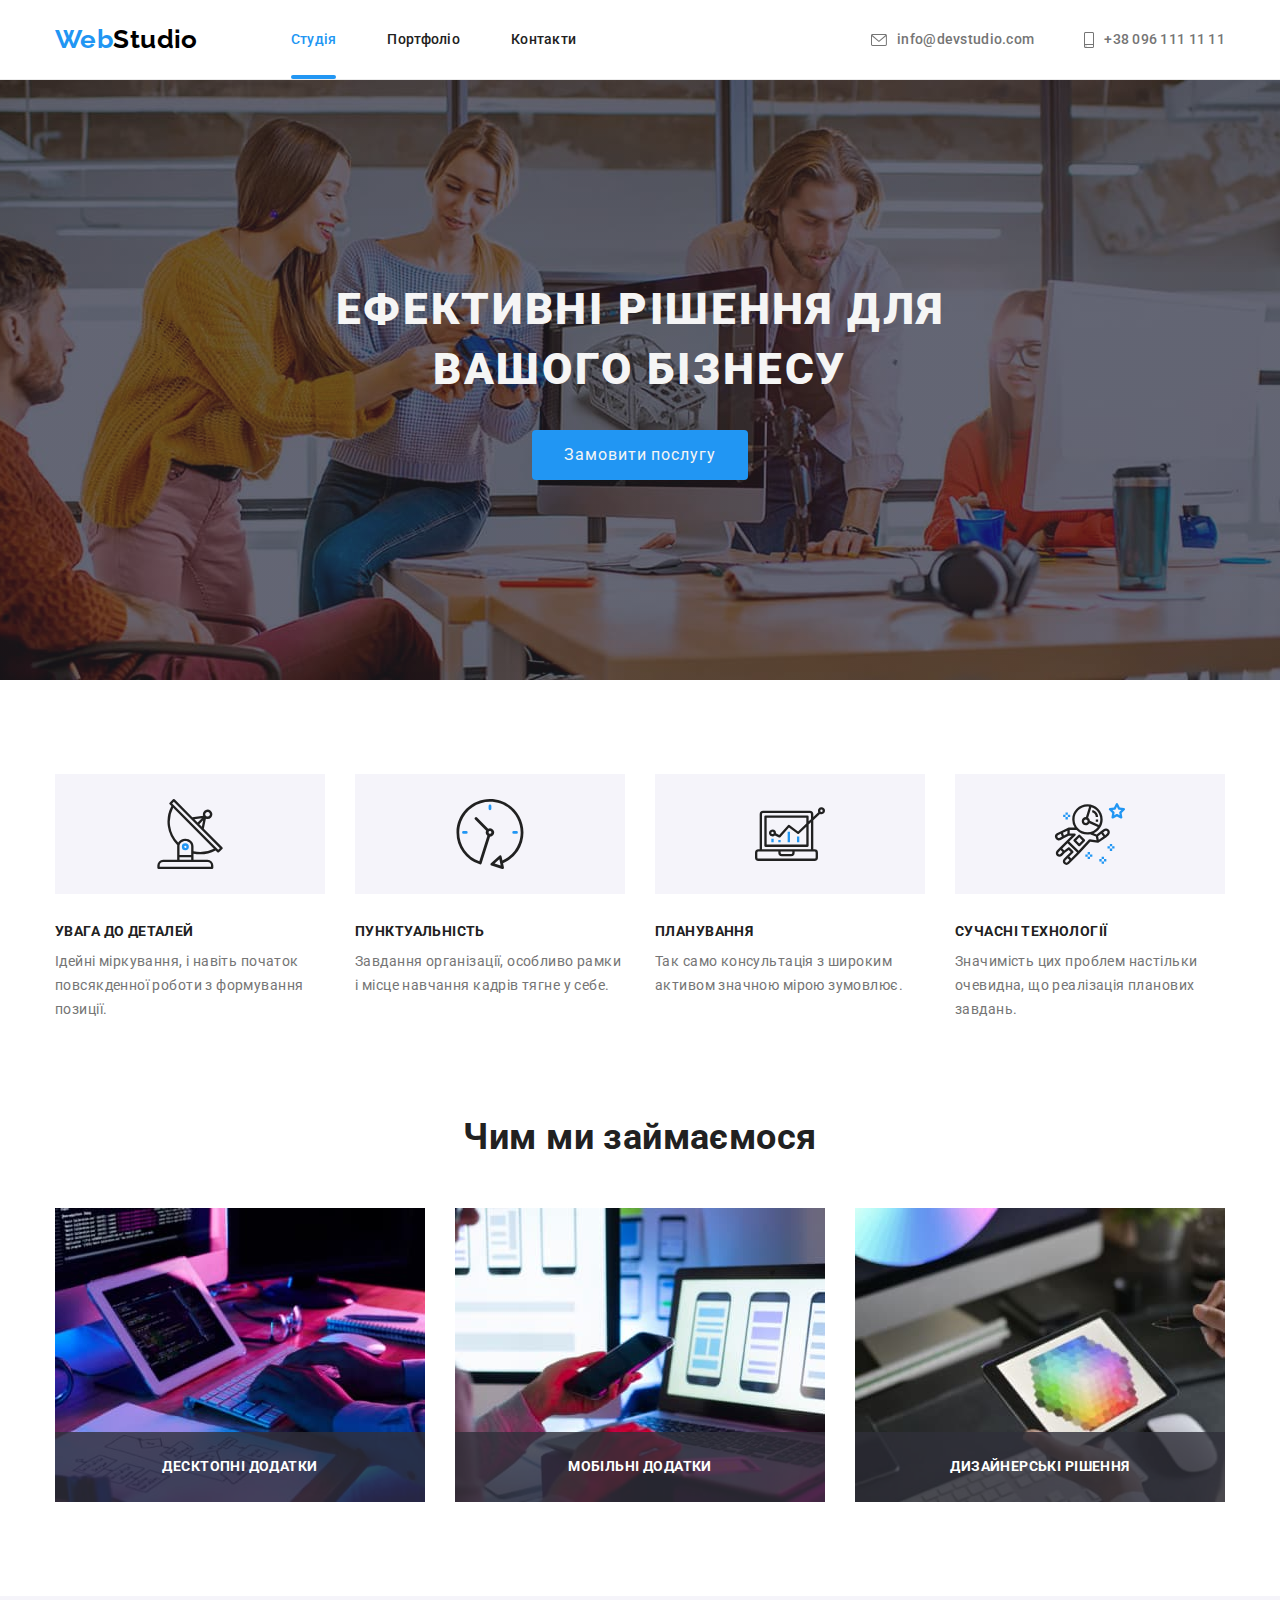
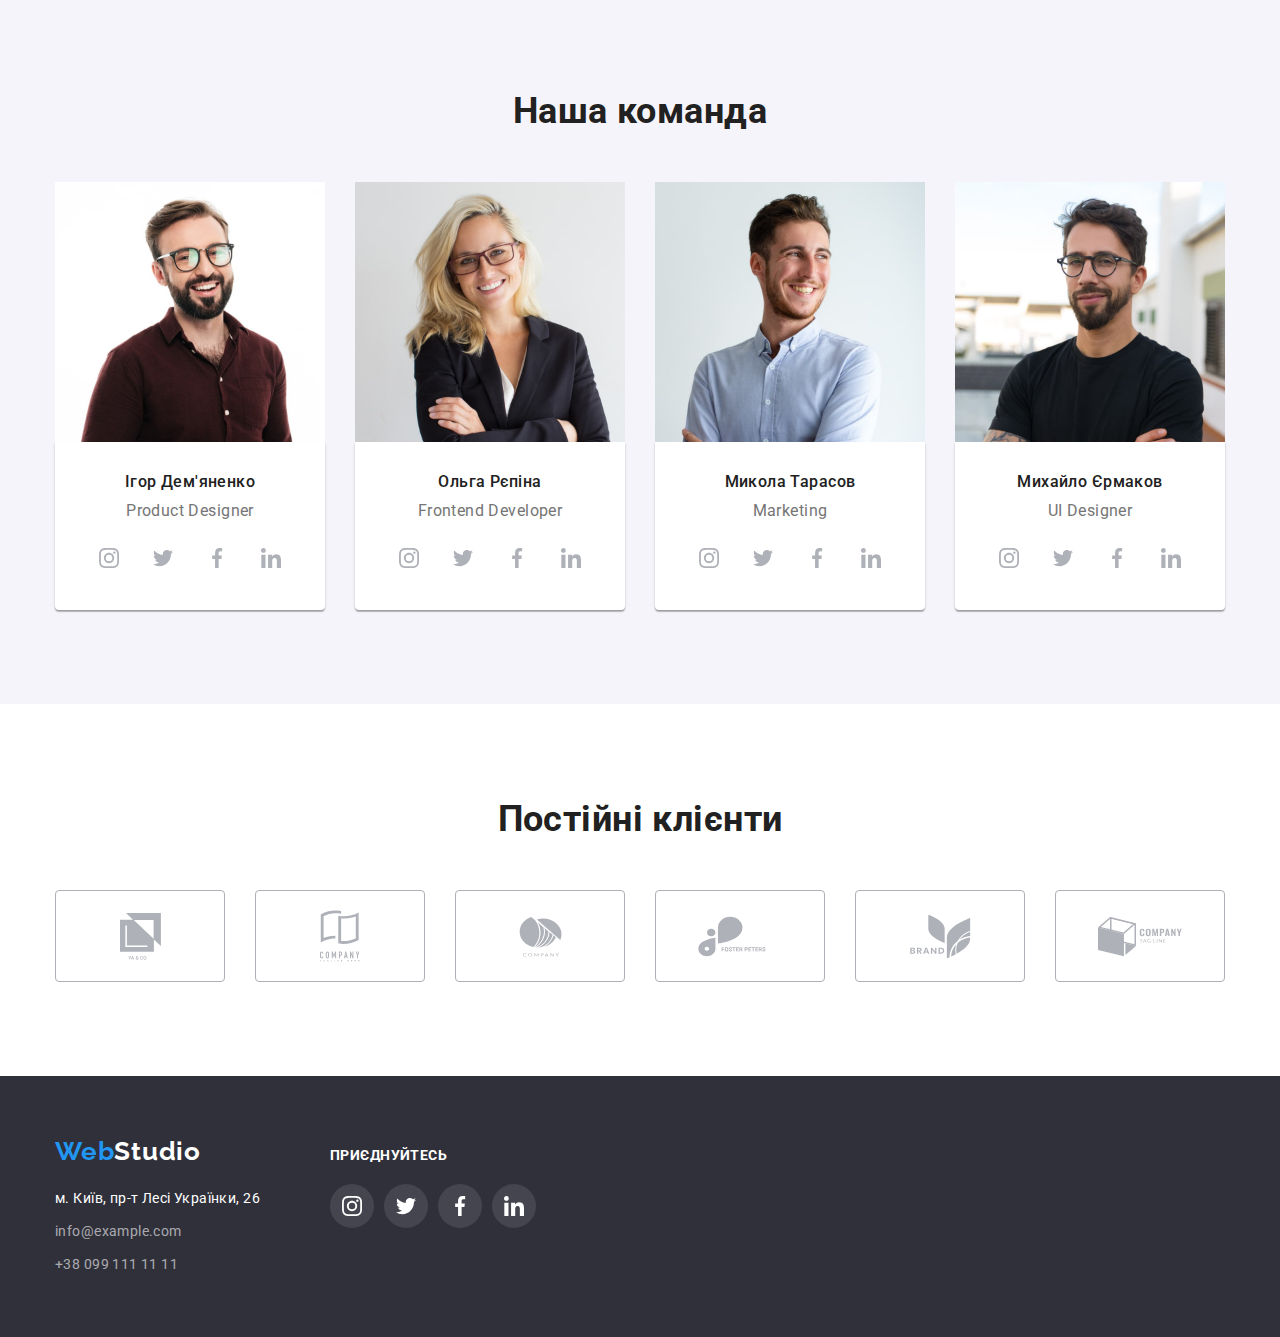
==== index.html @ 5df0c1cd "Initial commit" ====
<!DOCTYPE html>
<html lang="uk">
  <head>
    <meta charset="UTF-8" />
    <meta http-equiv="X-UA-Compatible" content="IE=edge" />
    <meta name="viewport" content="width=device-width, initial-scale=1.0" />
    <title>Document</title>
    <!--шрифти-->
    <link rel="preconnect" href="https://fonts.googleapis.com" />
    <link rel="preconnect" href="https://fonts.gstatic.com" crossorigin />
    <link
      href="https://fonts.googleapis.com/css2?family=Raleway:wght@700&family=Roboto:wght@400;500;700;900&display=swap"
      rel="stylesheet"
    />
    <link
      rel="stylesheet"
      href="https://cdn.jsdelivr.net/npm/modern-normalize@1.1.0/modern-normalize.min.css"
    />
    <link rel="stylesheet" href="./css/styles.css" />
  </head>
  <body>
    <!-- Хедер -->
    <header class="main-header">
      <div class="container header-container">
        <nav class="header-nav">
          <div class="logo-container">
            <a href="./index.html" class="logo">Web</a
            ><span class="accent">Studio</span>
          </div>

          <ul class="header-nav-list">
            <li class="nav-item">
              <a href="" class="link current">Студія</a>
            </li>
            <li class="nav-item">
              <a href="./portfolio.html" class="link">Портфоліо</a>
            </li>
            <li class="nav-item"><a href="" class="link">Контакти</a></li>
          </ul>
        </nav>
        <ul class="menu-list">
          <li class="menu-item">
            <a href="malito:info@devstudio.com" class="header-contacts">
              <svg
                aria-label="іконка імейла"
                width="16px"
                height="12px"
                class="header-icon"
              >
                <use href="./images/icons.svg#icon-email"></use>
              </svg>
              info@devstudio.com
            </a>
          </li>

          <li class="menu-item">
            <a href="tel:+380961111111" class="header-contacts">
              <svg
                aria-label="іконка телефону"
                width="10px"
                height="16px"
                class="header-icon"
              >
                <use href="./images/icons.svg#icon-smartphone"></use>
              </svg>
              +38 096 111 11 11</a
            >
          </li>
        </ul>
      </div>
    </header>

    <main>
      <!-- секція герой -->

      <section class="hero section">
        <div class="container">
          <h1 class="title">Ефективні рішення для вашого бізнесу</h1>
          <button class="hero-bth" type="button" data-modal-open>
            Замовити послугу
          </button>
        </div>
      </section>

      <!-- секція о нас -->

      <section class="about-section section">
        <div class="container about-container">
          <h2 class="work-title visually-hidden">Наші особливості</h2>
          <ul class="about-list">
            <li class="about-item">
              <div class="icon-container">
                <svg
                  aria-label="іконка деталізації"
                  width="70px"
                  height="70px"
                  class="icon-antenna"
                >
                  <use href="./images/icons.svg#icon-antenna"></use>
                </svg>
              </div>
              <h3 class="about-title">УВАГА ДО ДЕТАЛЕЙ</h3>
              <p class="about-text">
                Ідейні міркування, і навіть початок повсякденної роботи з
                формування позиції.
              </p>
            </li>

            <li class="about-item">
              <div class="icon-container">
                <svg
                  aria-label="іконка пунктуальності"
                  width="70px"
                  height="70px"
                  class="icon-antenna"
                >
                  <use href="./images/icons.svg#icon-clock"></use>
                </svg>
              </div>
              <h3 class="about-title">ПУНКТУАЛЬНІСТЬ</h3>
              <p class="about-text">
                Завдання організації, особливо рамки і місце навчання кадрів
                тягне у себе.
              </p>
            </li>
            <li class="about-item">
              <div class="icon-container">
                <svg
                  aria-label="іконка планування"
                  width="70px"
                  height="70px"
                  class="icon-antenna"
                >
                  <use href="./images/icons.svg#icon-diagram"></use>
                </svg>
              </div>
              <h3 class="about-title">ПЛАНУВАННЯ</h3>
              <p class="about-text">
                Так само консультація з широким активом значною мірою зумовлює.
              </p>
            </li>
            <li class="about-item">
              <div class="icon-container">
                <svg
                  aria-label="іконка технологій"
                  width="70px"
                  height="70px"
                  class="icon-antenna"
                >
                  <use href="./images/icons.svg#icon-astronaut"></use>
                </svg>
              </div>
              <h3 class="about-title">СУЧАСНІ ТЕХНОЛОГІЇ</h3>
              <p class="about-text">
                Значимість цих проблем настільки очевидна, що реалізація
                планових завдань.
              </p>
            </li>
          </ul>
        </div>
      </section>

      <!-- секція чим ми займаємося -->

      <section class="section section-description">
        <div class="container">
          <h2 class="section-title">Чим ми займаємося</h2>
          <ul class="work-list">
            <li class="section-item">
              <div class="position">
                <img
                  src="./images/box.jpg"
                  alt="веб технології"
                  width="370"
                  loading="lazy"
                />
                <div class="img-text">
                  <p class="explore-text">Десктопні додатки</p>
                </div>
              </div>
            </li>
            <li class="section-item">
              <div class="position">
                <img
                  src="./images/box2.jpg"
                  alt="адаптація для мобільних пристроїв"
                  width="370"
                  loading="lazy"
                />
                <div class="img-text">
                  <p class="explore-text">Мобільні додатки</p>
                </div>
              </div>
            </li>
            <li class="section-item">
              <div class="position">
                <img
                  src="./images/box3.jpg"
                  alt="спільне середовище пк та мобільних пристороїв"
                  width="370"
                  loading="lazy"
                />
                <div class="img-text">
                  <p class="explore-text">Дизайнерські рішення</p>
                </div>
              </div>
            </li>
          </ul>
        </div>
      </section>

      <!-- секція наша команда -->

      <section class="section-team section">
        <div class="container">
          <h2 class="team-title">Наша команда</h2>
          <ul class="team-list">
            <li class="team-item">
              <img
                src="./images/demina.jpg"
                alt="ігор демьяненко дизайнер"
                width="270"
                loading="lazy"
              />
              <div class="team-container">
                <h3 class="person-title">Ігор Дем'яненко</h3>
                <p class="position-text">Product Designer</p>
                <ul class="list">
                  <li class="item">
                    <a href="#" class="team-link">
                      <svg
                        aria-label="іконка інстаграму"
                        width="20px"
                        height="20px"
                        class="team-ikon"
                      >
                        <use href="./images/icons.svg#icon-instagram"></use>
                      </svg>
                    </a>
                  </li>
                  <li class="item">
                    <a href="" class="team-link"
                      ><svg
                        aria-label="іконка твітеру"
                        width="20px"
                        height="20px"
                        class="team-ikon"
                      >
                        <use href="./images/icons.svg#icon-twitter"></use>
                      </svg>
                    </a>
                  </li>
                  <li class="item">
                    <a href="" class="team-link">
                      <svg
                        aria-label="іконка фейсбуку"
                        width="20px"
                        height="20px"
                        class="team-ikon"
                      >
                        <use href="./images/icons.svg#icon-facebook"></use>
                      </svg>
                    </a>
                  </li>
                  <li class="item">
                    <a href="" class="team-link">
                      <svg
                        aria-label="іконка лінкєдіну"
                        width="20px"
                        height="20px"
                        class="team-ikon"
                      >
                        <use href="./images/icons.svg#icon-linkedin"></use>
                      </svg>
                    </a>
                  </li>
                </ul>
              </div>
            </li>

            <li class="team-item">
              <img
                src="./images/img1.jpg"
                alt="ольга рєпіна розробник"
                width="270"
                loading="lazy"
              />
              <div class="team-container">
                <h3 class="person-title">Ольга Рєпіна</h3>
                <p class="position-text">Frontend Developer</p>
                <ul class="list">
                  <li class="item">
                    <a href="#" class="team-link">
                      <svg
                        aria-label="іконка інстаграму"
                        width="20px"
                        height="20px"
                        class="team-ikon"
                      >
                        <use href="./images/icons.svg#icon-instagram"></use>
                      </svg>
                    </a>
                  </li>
                  <li class="item">
                    <a href="" class="team-link"
                      ><svg
                        aria-label="іконка твітеру"
                        width="20px"
                        height="20px"
                        class="team-ikon"
                      >
                        <use href="./images/icons.svg#icon-twitter"></use>
                      </svg>
                    </a>
                  </li>
                  <li class="item">
                    <a href="" class="team-link">
                      <svg
                        aria-label="іконка фейсбуку"
                        width="20px"
                        height="20px"
                        class="team-ikon"
                      >
                        <use href="./images/icons.svg#icon-facebook"></use>
                      </svg>
                    </a>
                  </li>
                  <li class="item">
                    <a href="" class="team-link">
                      <svg
                        aria-label="іконка лінкєдіну"
                        width="20px"
                        height="20px"
                        class="team-ikon"
                      >
                        <use href="./images/icons.svg#icon-linkedin"></use>
                      </svg>
                    </a>
                  </li>
                </ul>
              </div>
            </li>

            <li class="team-item">
              <img
                src="./images/tarasov.jpg"
                alt="микола тарасов маркетолог"
                width="270"
                loading="lazy"
              />
              <div class="team-container">
                <h3 class="person-title">Микола Тарасов</h3>
                <p class="position-text">Marketing</p>
                <ul class="list">
                  <li class="item">
                    <a href="#" class="team-link">
                      <svg
                        aria-label="іконка інстаграму"
                        width="20px"
                        height="20px"
                        class="team-ikon"
                      >
                        <use href="./images/icons.svg#icon-instagram"></use>
                      </svg>
                    </a>
                  </li>
                  <li class="item">
                    <a href="" class="team-link"
                      ><svg
                        aria-label="іконка твітеру"
                        width="20px"
                        height="20px"
                        class="team-ikon"
                      >
                        <use href="./images/icons.svg#icon-twitter"></use>
                      </svg>
                    </a>
                  </li>
                  <li class="item">
                    <a href="" class="team-link">
                      <svg
                        aria-label="іконка фейсбуку"
                        width="20px"
                        height="20px"
                        class="team-ikon"
                      >
                        <use href="./images/icons.svg#icon-facebook"></use>
                      </svg>
                    </a>
                  </li>
                  <li class="item">
                    <a href="" class="team-link">
                      <svg
                        aria-label="іконка лінкєдіну"
                        width="20px"
                        height="20px"
                        class="team-ikon"
                      >
                        <use href="./images/icons.svg#icon-linkedin"></use>
                      </svg>
                    </a>
                  </li>
                </ul>
              </div>
            </li>

            <li class="team-item">
              <img
                src="./images/ermakov.jpg"
                alt="Михайло Єрмаков веб дизайнер"
                width="270"
                loading="lazy"
              />
              <div class="team-container">
                <h3 class="person-title">Михайло Єрмаков</h3>
                <p class="position-text">UI Designer</p>
                <ul class="list">
                  <li class="item">
                    <a href="#" class="team-link">
                      <svg
                        aria-label="іконка інстаграму"
                        width="20px"
                        height="20px"
                        class="team-ikon"
                      >
                        <use href="./images/icons.svg#icon-instagram"></use>
                      </svg>
                    </a>
                  </li>
                  <li class="item">
                    <a href="" class="team-link"
                      ><svg
                        aria-label="іконка твітеру"
                        width="20px"
                        height="20px"
                        class="team-ikon"
                      >
                        <use href="./images/icons.svg#icon-twitter"></use>
                      </svg>
                    </a>
                  </li>
                  <li class="item">
                    <a href="" class="team-link">
                      <svg
                        aria-label="іконка фейсбуку"
                        width="20px"
                        height="20px"
                        class="team-ikon"
                      >
                        <use href="./images/icons.svg#icon-facebook"></use>
                      </svg>
                    </a>
                  </li>
                  <li class="item">
                    <a href="" class="team-link">
                      <svg
                        aria-label="іконка лінкєдіну"
                        width="20px"
                        height="20px"
                        class="team-ikon"
                      >
                        <use href="./images/icons.svg#icon-linkedin"></use>
                      </svg>
                    </a>
                  </li>
                </ul>
              </div>
            </li>
          </ul>
        </div>
      </section>

      <!-- секція постійні клієнти -->

      <section class="section">
        <div class="container">
          <h2 class="team-title">Постійні клієнти</h2>
          <ul class="client-list">
            <li class="client-item">
              <a href="#" class="client-link">
                <svg
                  aria-label="іконка компанії"
                  width="41px"
                  height="47px"
                  class="client-icon"
                >
                  <use href="./images/icons.svg#icon-yaco"></use>
                </svg>
              </a>
            </li>
            <li class="client-item">
              <a href="#" class="client-link">
                <svg
                  aria-label="іконка компанії"
                  width="40px"
                  height="52px"
                  class="client-icon"
                >
                  <use href="./images/icons.svg#icon-taglinehere"></use>
                </svg>
              </a>
            </li>
            <li class="client-item">
              <a href="#" class="client-link">
                <svg
                  aria-label="іконка компанії"
                  width="43px"
                  height="41px"
                  class="client-icon"
                >
                  <use href="./images/icons.svg#icon-company"></use>
                </svg>
              </a>
            </li>
            <li class="client-item">
              <a href="#" class="client-link">
                <svg
                  aria-label="іконка компанії"
                  width="84px"
                  height="41px"
                  class="client-icon"
                >
                  <use href="./images/icons.svg#icon-peters"></use>
                </svg>
              </a>
            </li>
            <li class="client-item">
              <a href="#" class="client-link">
                <svg
                  aria-label="іконка компанії"
                  width="63px"
                  height="45px"
                  class="client-icon"
                >
                  <use href="./images/icons.svg#icon-brand"></use>
                </svg>
              </a>
            </li>
            <li class="client-item">
              <a href="#" class="client-link">
                <svg
                  aria-label="іконка компанії"
                  width="84px"
                  height="41px"
                  class="client-icon"
                >
                  <use href="./images/icons.svg#icon-tagline"></use>
                </svg>
              </a>
            </li>
          </ul>
        </div>
      </section>
    </main>

    <!-- футер -->

    <footer class="footer">
      <div class="container container-link">
        <div class="container-footer">
          <a href="./index.html" class="footer-logo">Web</a
          ><span class="footer-accent">Studio</span>
          <address class="footer-adress">
            <ul class="footer-list">
              <li class="location-item">
                <a href="" class="footer-location"
                  >м. Київ, пр-т Лесі Українки, 26</a
                >
              </li>
              <li class="contacts-item">
                <a href="malito:info@example.com" class="footer-contacts"
                  >info@example.com</a
                >
              </li>
              <li>
                <a href="tel:+380991111111" class="footer-contacts"
                  >+38 099 111 11 11</a
                >
              </li>
            </ul>
          </address>
        </div>

        <div class="container-sites">
          <p class="footer-text">приєднуйтесь</p>
          <ul class="footer-list-ikon">
            <li>
              <a href="" class="footer-link">
                <svg
                  aria-label="іконка інстаграму"
                  width="20px"
                  height="20px"
                  class="footer-icon"
                >
                  <use href="./images/icons.svg#icon-instagram"></use>
                </svg>
              </a>
            </li>
            <li>
              <a href="" class="footer-link current-link">
                <svg
                  aria-label="іконка твитера"
                  width="20px"
                  height="20px"
                  class="footer-icon"
                >
                  <use href="./images/icons.svg#icon-twitter"></use>
                </svg>
              </a>
            </li>
            <li>
              <a href="" class="footer-link">
                <svg
                  aria-label="іконки фейсбуку"
                  width="20px"
                  height="20px"
                  class="footer-icon"
                >
                  <use href="./images/icons.svg#icon-facebook"></use>
                </svg>
              </a>
            </li>
            <li>
              <a href="" class="footer-link">
                <svg
                  aria-label="іконка лінкедіна"
                  width="20px"
                  height="20px"
                  class="footer-icon"
                >
                  <use href="./images/icons.svg#icon-linkedin"></use>
                </svg>
              </a>
            </li>
          </ul>
        </div>
      </div>
    </footer>

    <!-- кнопка закрити -->

    <div class="backdrop is-hidden" data-modal>
      <div class="modal">
        <button type="button" class="modal-close" data-modal-close>
          <svg
            aria-label="іконка закрити"
            width="18px"
            height="18px"
            class="close-icon"
          >
            <use href="./images/icons.svg#icon-close"></use>
          </svg>
        </button>
      </div>
    </div>
    <script src="./js/modal.js"></script>
  </body>
</html>
---- css/styles.css ----
:root {
  --accent-color: #2196f3;
  --primary-text-color: #f5f5f5;
  --secondary-text-color: #212121;
  --secondary-color: #ffffff;
  --link-color: #757575;
  --text-color: #757575;
  --button-color: #188ce8;
  --hero-color: #2f303a;
  --team-color: #f5f4fa;
  --color-border: #eeeeee;
  --o-transition-dur-and-funk: 250ms cubic-bezier(0.4, 0, 0.2, 1);
}

body {
  font-family: "Roboto", sans-serif;
  font-size: 14px;
  background-color: var(--secondary-color);
  color: var(--secondary-text-color);
  letter-spacing: 0.03em;
}

/* reset */

html {
  box-sizing: border-box;
}

h1,
h2,
h3,
p {
  margin-top: 0;
  margin-bottom: 0;
}

ul,
ol {
  margin-top: 0;
  margin-bottom: 0;
  padding-left: 0;
  list-style: none;
}

img {
  display: block;
  max-width: 100%;
  height: auto;
}

.container {
  width: 1200px;
  margin-left: auto;
  margin-right: auto;
  padding-left: 15px;
  padding-right: 15px;
}

.section {
  padding-top: 94px;
  padding-bottom: 94px;
}

/* Site nav */

.main-header {
  border-bottom: 1px solid #ececec;
  padding: 24px 0;
}

.header-container {
  display: flex;
  align-items: center;
  justify-content: space-between;
}

.header-nav {
  display: flex;
  align-items: center;
}

.header-nav .link {
  padding-bottom: 32px;
  position: relative;
  color: var(--secondary-text-color);
  font-weight: 500;
  line-height: 1.14;
  letter-spacing: 0.02em;
  text-decoration: none;
  transition: color var(--o-transition-dur-and-funk);
}

.current::after {
  position: absolute;
  content: "";
  left: 0;
  bottom: 0;
  display: block;
  width: 100%;
  height: 4px;
  background-color: var(--accent-color);
  border-radius: 2px;
}

.logo-container {
  margin-right: 93px;
}

.logo {
  font-family: "Raleway";
  color: var(--accent-color);
  font-size: 26px;
  font-weight: 700;
  line-height: 1.2;
  text-decoration: none;
  transition: color var(--o-transition-dur-and-funk);
}

.accent {
  font-family: "Raleway";
  color: #000000;
  font-size: 26px;
  font-weight: 700;
  line-height: 1.2;
}

.header-nav .link:hover,
.header-nav .link:focus {
  color: var(--accent-color);
}

.header-nav .link.current {
  color: var(--accent-color);
}

.header-nav-list {
  display: flex;
  column-gap: 51px;
}

.nav-item {
  flex-basis: calc((100% - 100px) / 3);
}

.menu-list {
  display: flex;
  column-gap: 50px;
}

/* contacts */

.header-contacts {
  color: var(--link-color);
  font-weight: 500;
  line-height: 1.14;
  letter-spacing: 0.02em;
  text-decoration: none;
  display: flex;
  align-items: center;
  transition: color var(--o-transition-dur-and-funk);
}

.header-contacts:hover,
.header-contacts:focus {
  color: var(--accent-color);
}
.header-icon {
  fill: currentColor;
  margin-right: 10px;
}
/* Hero setcion*/

.hero {
  max-width: 1600px;
  height: 600px;
  margin-left: auto;
  margin-right: auto;
  background-color: #c4c4c4;
  background-image: linear-gradient(
      rgba(47, 48, 58, 0.4),
      rgba(47, 48, 58, 0.4)
    ),
    url("../images/backhero1.jpg");
  background-size: cover;
  background-position: center;
  text-align: center;
  padding-bottom: 200px;
  padding-top: 200px;
}

.title {
  font-weight: 900;
  font-size: 44px;
  line-height: 1.36;
  letter-spacing: 0.06em;
  text-transform: uppercase;
  color: var(--primary-text-color);
  margin-bottom: 30px;
  width: 696px;
  margin-right: auto;
  margin-left: auto;
}

.hero-bth {
  position: relative;
  color: var(--primary-text-color);
  background-color: var(--accent-color);
  font-family: inherit;
  font-size: 16px;
  cursor: pointer;
  letter-spacing: 0.06em;
  padding: 10px 32px;
  min-width: 216px;
  align-items: center;
  padding: 10px 32px;
  border: none;
  height: 50px;
  border-radius: 4px;
  transition: background-color var(--o-transition-dur-and-funk);
}

.hero-bth:hover,
.hero-bth:focus {
  background-color: var(--button-color);
}

/* about section */

.about-section {
  background-color: var(--secondary-color);
}

.about-list {
  display: flex;
  column-gap: 30px;
}

.about-item::before {
  flex-basis: calc((100% - 90px) / 4);
}

.icon-container {
  background-color: var(--team-color);
  width: 270px;
  height: 120px;
  margin-bottom: 30px;
  display: flex;
  align-items: center;
}

.icon-antenna {
  width: 100%;
}

.visually-hidden {
  position: absolute;
  white-space: nowrap;
  width: 1px;
  height: 1px;
  overflow: hidden;
  border: 0;
  padding: 0;
  clip: rect(0 0 0 0);
  clip-path: inset(50%);
  margin: -1px;
}

.about-title {
  font-size: 14px;
  line-height: 1.14;
  text-transform: uppercase;
  margin-bottom: 10px;
}

.container-icon {
  border-radius: 4px;
  background-color: #188ce8;
}

.about-text {
  line-height: 1.71;
  color: var(--text-color);
}

/* секція чим ми займаємося*/

.work-list {
  display: flex;
  column-gap: 30px;
}

.section-description {
  padding-top: 0;
}

.section-item: {
  flex-basis: calc((100% - 60px) / 3);
}

.section-title {
  font-size: 36px;
  line-height: 1.17;
  text-align: center;
  margin-bottom: 50px;
}

.position {
  position: relative;
}

.img-text {
  width: 100%;
  font-weight: 700;
  position: absolute;
  bottom: 0;
  left: 0;
  padding: 27px 0px;
  line-height: 1.14;
  text-align: center;
  text-transform: uppercase;
  color: var(--secondary-color);
  background: rgba(47, 48, 58, 0.8);
}

/* Team */

.section-team {
  background-color: var(--team-color);
}

.team-container {
  padding: 30px;
  box-shadow: 0px 1px 3px rgba(0, 0, 0, 0.12), 0px 1px 1px rgba(0, 0, 0, 0.14),
    0px 2px 1px rgba(0, 0, 0, 0.2);
  border-radius: 0px 0px 4px 4px;
}

.team-item {
  background-color: var(--secondary-color);
  flex-basis: calc((100% - 90px) / 4);
}

.team-list {
  display: flex;
  column-gap: 30px;
}

.team-title {
  font-size: 36px;
  line-height: 1.17;
  text-align: center;
  margin-bottom: 50px;
}

.person-title {
  font-weight: 500;
  font-size: 16px;
  line-height: 1.19;
  text-align: center;
  margin-bottom: 10px;
}

.position-text {
  font-size: 16px;
  line-height: 1.19;
  text-align: center;
  color: var(--text-color);
  margin-bottom: 16px;
}

.list {
  display: flex;
  justify-content: center;
  column-gap: 10px;
}

.team-link {
  display: flex;
  align-items: center;
  justify-content: center;
  width: 44px;
  height: 44px;
  border-radius: 50%;
  transition: background-color var(--o-transition-dur-and-funk),
    color var(--o-transition-dur-and-funk);
}
.team-link:hover,
.team-link:focus {
  background-color: var(--accent-color);
  color: var(--secondary-color);
}

.team-link:hover .team-ikon,
.team-link:focus .team-ikon {
  fill: var(--secondary-color);
}

.team-ikon {
  fill: #afb1b8;
  transition: fill var(--o-transition-dur-and-funk);
}

/* секція клієнти */

.client-list {
  display: flex;
  justify-content: center;
  column-gap: 30px;
}

.client-link {
  display: flex;
  justify-content: center;
  align-items: center;
  margin-bottom: 0;
  width: 100%;
  height: 100%;
  border: 1px solid #afb1b8;
  border-radius: 4px;
  transition: border-color var(--o-transition-dur-and-funk);
}

.client-item {
  
  width: 170px;
  height: 92px;
}

.client-icon {
  display: flex;
  fill: #afb1b8;
  transition: fill var(--o-transition-dur-and-funk);
}

.client-link:hover .client-icon,
.client-link:focus .client-icon {
  fill: var(--accent-color);
}

.client-link:hover,
.client-link:focus {
border-color: var(--accent-color);
}

/* футер */

.container-link {
  display: flex;
  align-items: baseline;
}

.container-footer {
  margin-right: 70px;
}

.container-sites {
  display: flex;
  flex-direction: column;
  align-items: flex-start;
}

.footer {
  background-color: var(--hero-color);
  padding-top: 60px;
  padding-bottom: 60px;
}

.footer-logo {
  font-family: "Raleway";
  font-weight: 700;
  font-size: 26px;
  line-height: 1.19;
  letter-spacing: 0.03em;
  color: var(--accent-color);
  text-decoration: none;
  transition: var(--o-transition-dur-and-funk);
}

.footer-accent {
  font-family: "Raleway";
  font-weight: 700;
  font-size: 26px;
  line-height: 1.19;
  letter-spacing: 0.03em;
  color: var(--secondary-color);
}

.footer-contacts:hover,
.footer-contacts:focus {
  color: var(--accent-color);
}
.footer-adress {
  font-style: normal;
  margin-top: 20px;
}

.footer-location {
  font-weight: 400;
  font-size: 14px;
  line-height: 1.71;
  letter-spacing: 0.03em;
  color: var(--secondary-color);
  text-decoration: none;
}

.footer-contacts {
  font-weight: 400;
  font-size: 14px;
  line-height: 1.71;
  letter-spacing: 0.03em;
  color: rgba(255, 255, 255, 0.6);
  text-decoration: none;
  transition: color var(--o-transition-dur-and-funk);
}

.location-item {
  margin-bottom: 9px;
}

.contacts-item {
  margin-bottom: 9px;
}

.footer-contacts:hover,
.footer-contacts:focus {
  color: var(--accent-color);
}

.sites-link {
  display: flex;
}

.footer-list-ikon {
  display: flex;
  justify-content: center;
  column-gap: 10px;
}

.footer-link {
  display: flex;
  justify-content: center;
  align-items: center;
  width: 44px;
  height: 44px;
  border-radius: 50%;
  background-color: rgba(255, 255, 255, 0.1);
  transition: background-color var(--o-transition-dur-and-funk),
    fill var(--o-transition-dur-and-funk);
}

.footer-link:hover,
.footer-link:focus {
  background-color: var(--accent-color);
  fill: var(--secondary-color);
}

.footer-icon {
  display: flex;
  fill: var(--secondary-color);
}

.footer-text {
  text-align: center;
  line-height: 1.14;
  text-transform: uppercase;
  color: var(--secondary-color);
  margin-bottom: 20px;
  font-weight: 700;
}

/* Портфоліо */

.filter-btn {
  padding: 6px 22px;
  font-family: inherit;
  background-color: #f5f4fa;
  font-weight: 500;
  font-size: 16px;
  line-height: 1.62;
  text-align: center;
  letter-spacing: 0.03em;
  cursor: pointer;
  border-radius: 4px;
  border: none;
  transition: background-color var(--o-transition-dur-and-funk),
    color var(--o-transition-dur-and-funk),
    box-shadow var(--o-transition-dur-and-funk);
}

.current-btn {
  background-color: var(--accent-color);
  color: var(--secondary-color);
}

.menu-filter {
  display: flex;
  column-gap: 8px;
  align-content: center;
  margin-bottom: 50px;
  justify-content: center;
}

.filter-btn:hover,
.filter-btn:focus {
  background-color: var(--accent-color);
  color: var(--secondary-color);
  box-shadow: 0px 1px 1px rgba(0, 0, 0, 0.12), 0px 4px 4px rgba(0, 0, 0, 0.06),
    1px 4px 6px rgba(0, 0, 0, 0.16);
}

.portfolio-link {
  display: block;
  text-decoration: none;
  color: var(--secondary-text-color);
  transition: box-shadow var(--o-transition-dur-and-funk);
}

.portfolio-link:hover,
.portfolio-link:focus {
  box-shadow: 0px 1px 1px rgba(0, 0, 0, 0.12), 0px 4px 4px rgba(0, 0, 0, 0.06),
    1px 4px 6px rgba(0, 0, 0, 0.16);
}

.portfolio-list {
  display: flex;
  flex-wrap: wrap;
  gap: 30px;
}

.portfolio-title {
  margin-bottom: 4px;
  font-size: 18px;
  line-height: 2;
  letter-spacing: 0.06em;
  text-decoration: none;
}

.portfolio-text {
  font-size: 16px;
  line-height: 1.88;
  color: var(--text-color);
}

.portfolio-content {
  border: 1px solid var(--color-border);
  padding: 20px 24px;
}

.overlay {
  font-weight: 400;
  font-size: 18px;
  line-height: 1.56;
  position: absolute;
  background: rgba(33, 150, 243, 0.9);
  left: 0;
  top: 0;
  color: var(--secondary-color);
  padding: 63px 24px;
  height: 100%;
  transform: translateY(100%);
  transition: var(--o-transition-dur-and-funk);
}

.wraper-img {
  position: relative;
  overflow: hidden;
}

.portfolio-link:hover .overlay,
.portfolio-link:focus .overlay {
  transform: translateY(0%);
}

/* кнопка закрити */

.modal-close {
  position: absolute;
  top: 8px;
  right: 8px;
  display: flex;
  justify-content: center;
  align-items: center;
  width: 30px;
  height: 30px;
  border-radius: 50%;
  background-color: transparent;
  border: 1px solid rgba(0, 0, 0, 0.1);
  padding: 0;
}
.backdrop {
  position: fixed;
  top: 0;
  left: 0;
  width: 100%;
  height: 100%;
  background-color: rgba(0, 0, 0, 0.2);
  z-index: 100;
  transition: opacity 250ms ease, visibility 250ms ease;
}

.backdrop.is-hidden {
  pointer-events: none;
  opacity: 0;
  visibility: hidden;
}

.modal {
  position: absolute;
  top: 50%;
  left: 50%;
  transform: translate(-50%, -50%);
  height: 528px;
  width: 581px;
  background-color: rgba(255, 255, 255, 1);
}
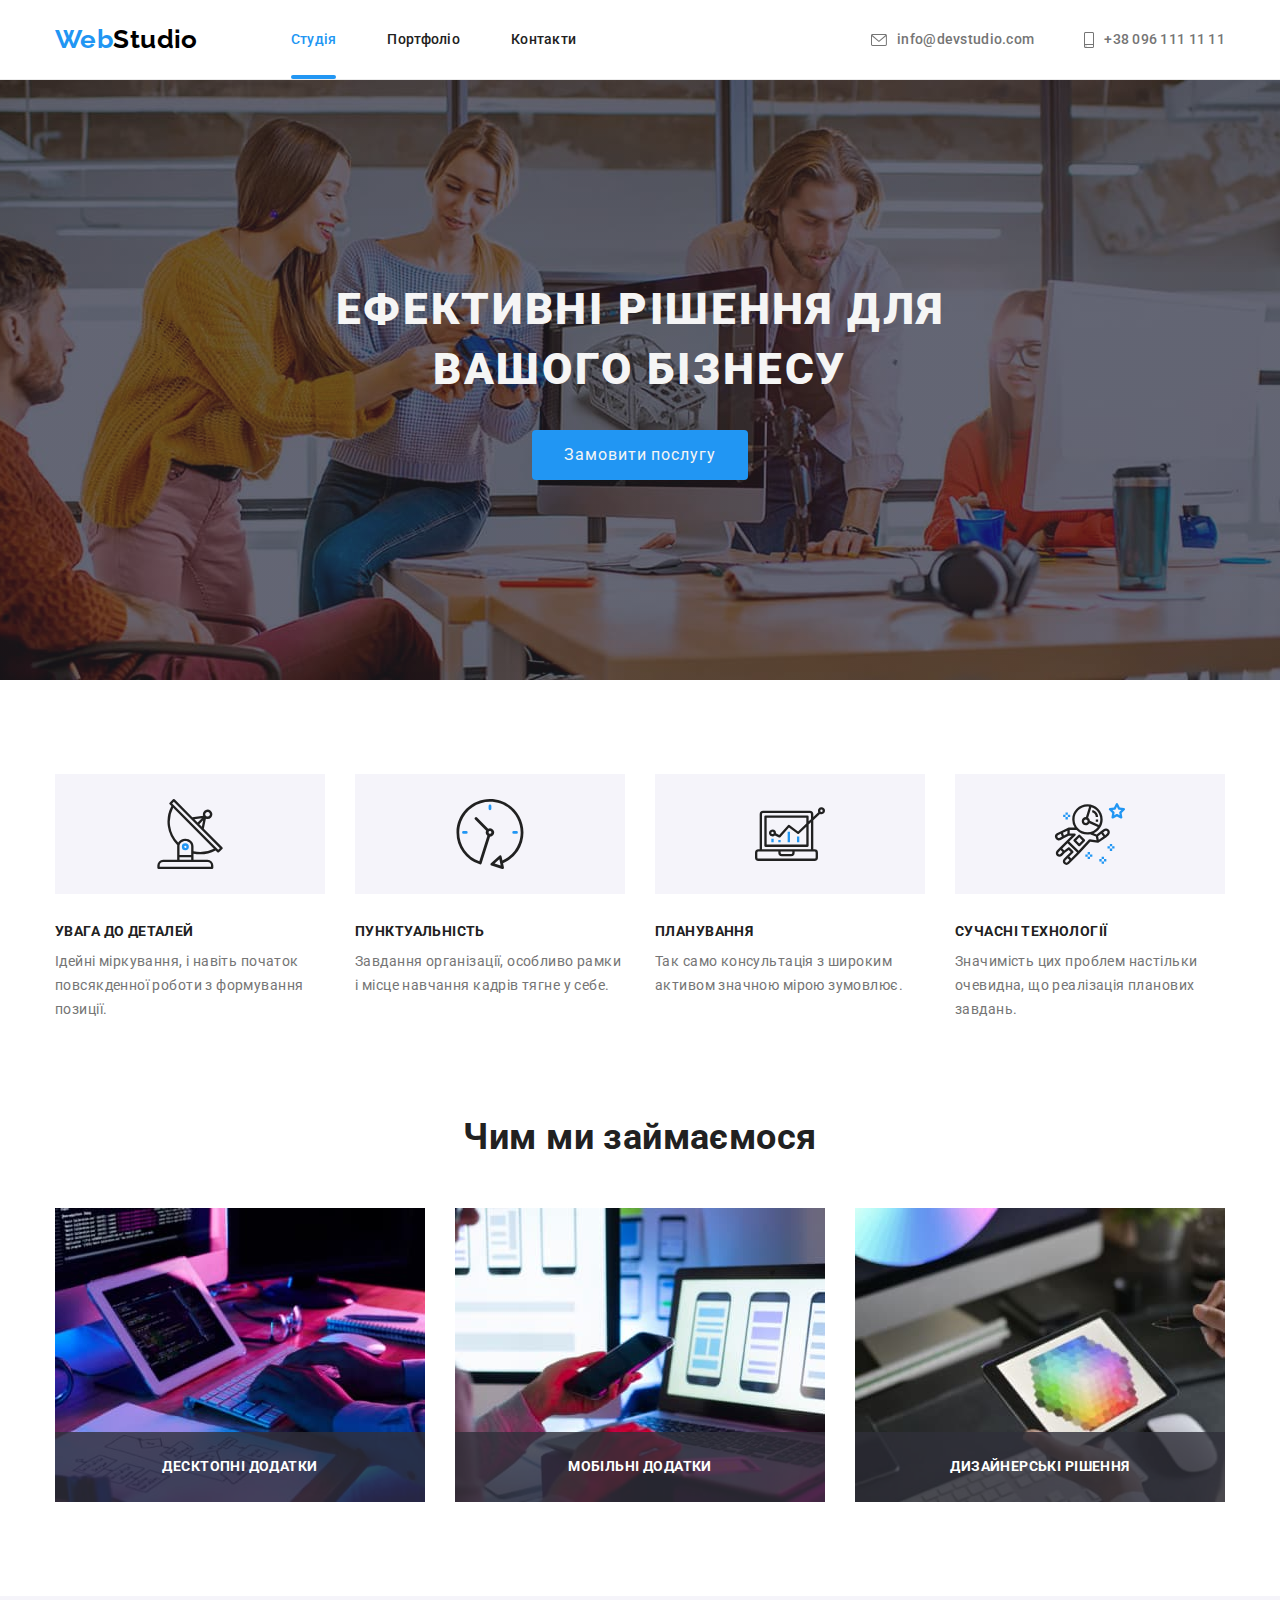
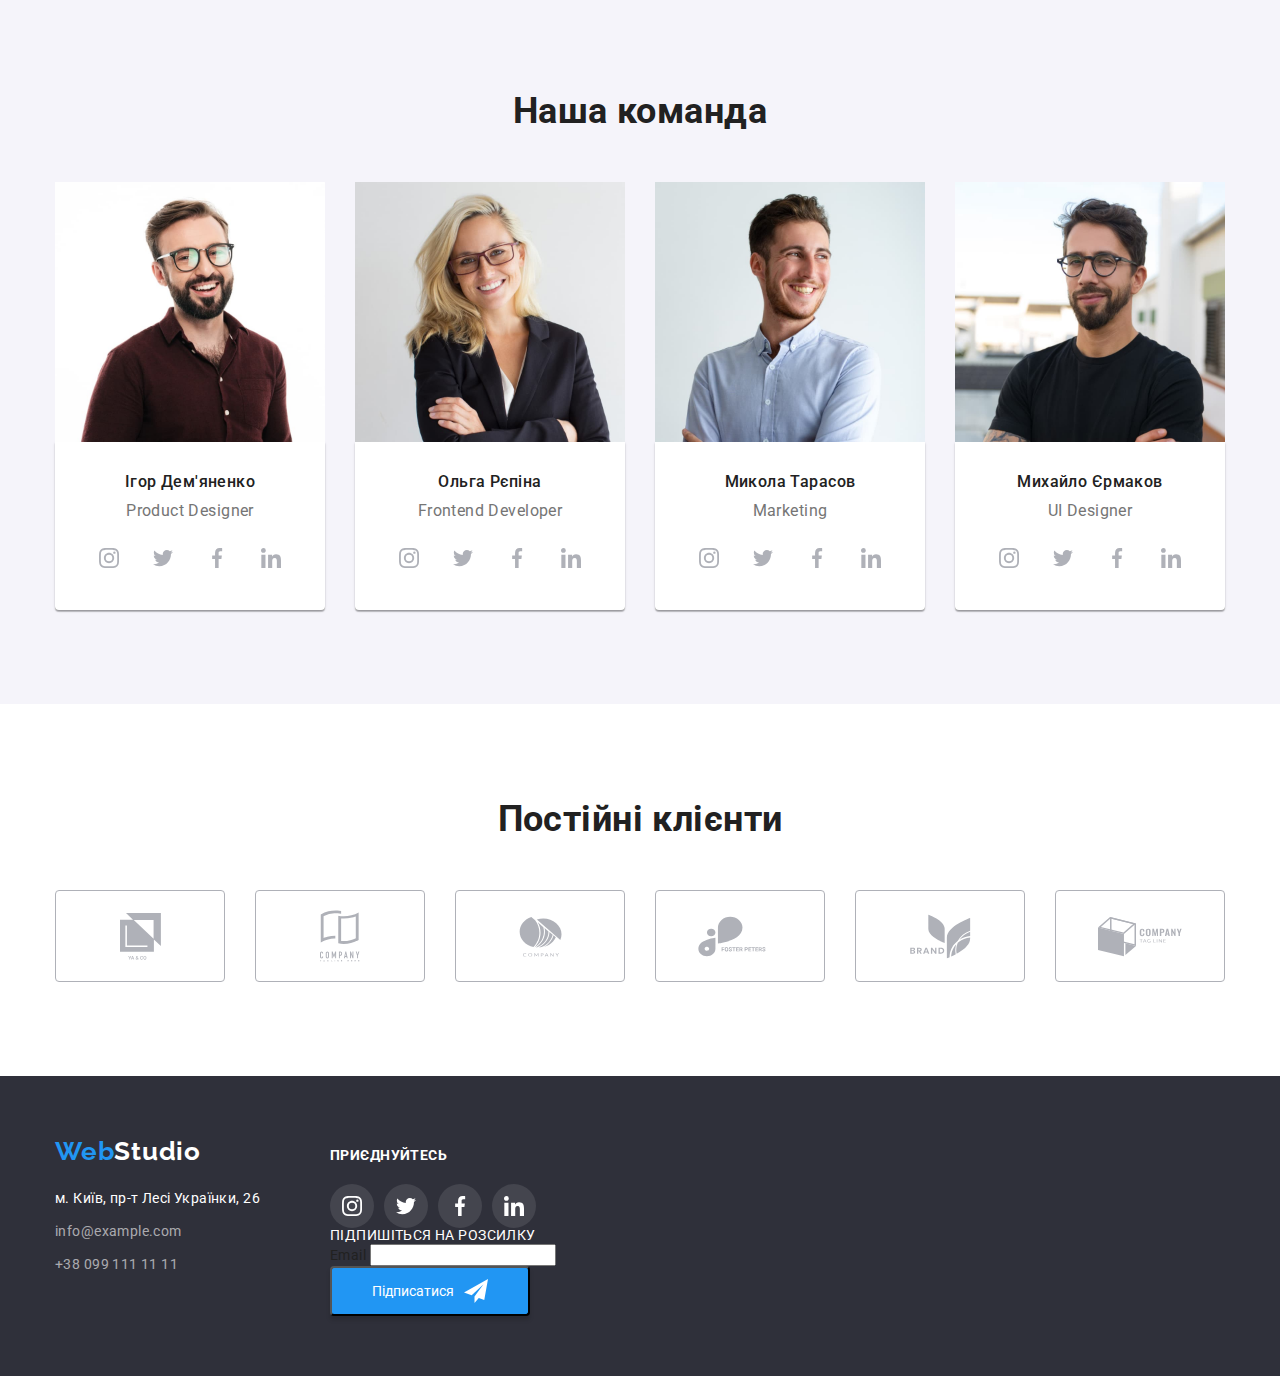
==== commit fba91046: "hw 6" ====
--- a/index.html
+++ b/index.html
@@ -633,6 +633,22 @@
               </a>
             </li>
           </ul>
+
+          <p class="text-send">Підпишіться на розсилку</p>
+          <form>
+            <label>
+              Email
+              <input type="email" name="email" />
+            </label>
+          </form>
+          <div class="container-send">
+            <button class="btn-email" type="submit">
+              Підписатися
+              <svg class="icon-close" width="24" height="24">
+                <use href="./images/icons.svg#icon-send"></use>
+              </svg>
+            </button>
+          </div>
         </div>
       </div>
     </footer>
--- a/css/styles.css
+++ b/css/styles.css
@@ -421,7 +421,6 @@
 }
 
 .client-item {
-  
   width: 170px;
   height: 92px;
 }
@@ -439,7 +438,7 @@
 
 .client-link:hover,
 .client-link:focus {
-border-color: var(--accent-color);
+  border-color: var(--accent-color);
 }
 
 /* футер */
@@ -566,6 +565,33 @@
   color: var(--secondary-color);
   margin-bottom: 20px;
   font-weight: 700;
+}
+
+.btn-email {
+  display: flex;
+  justify-content: center;
+  right: 0;
+  width: 200px;
+  height: 50px;
+  background-color: var(--accent-color);
+  box-shadow: 0px 4px 4px rgba(0, 0, 0, 0.15);
+  border-radius: 4px;
+  color: var(--secondary-color);
+  align-items: center;
+  cursor: pointer;
+  gap: 10px;
+}
+.icon-close {
+  padding: 0;
+}
+.text-send {
+  color: var(--secondary-color);
+  line-height: 1.14;
+  letter-spacing: 0.03em;
+  text-transform: uppercase;
+}
+.container-send {
+  display: flex;
 }
 
 /* Портфоліо */
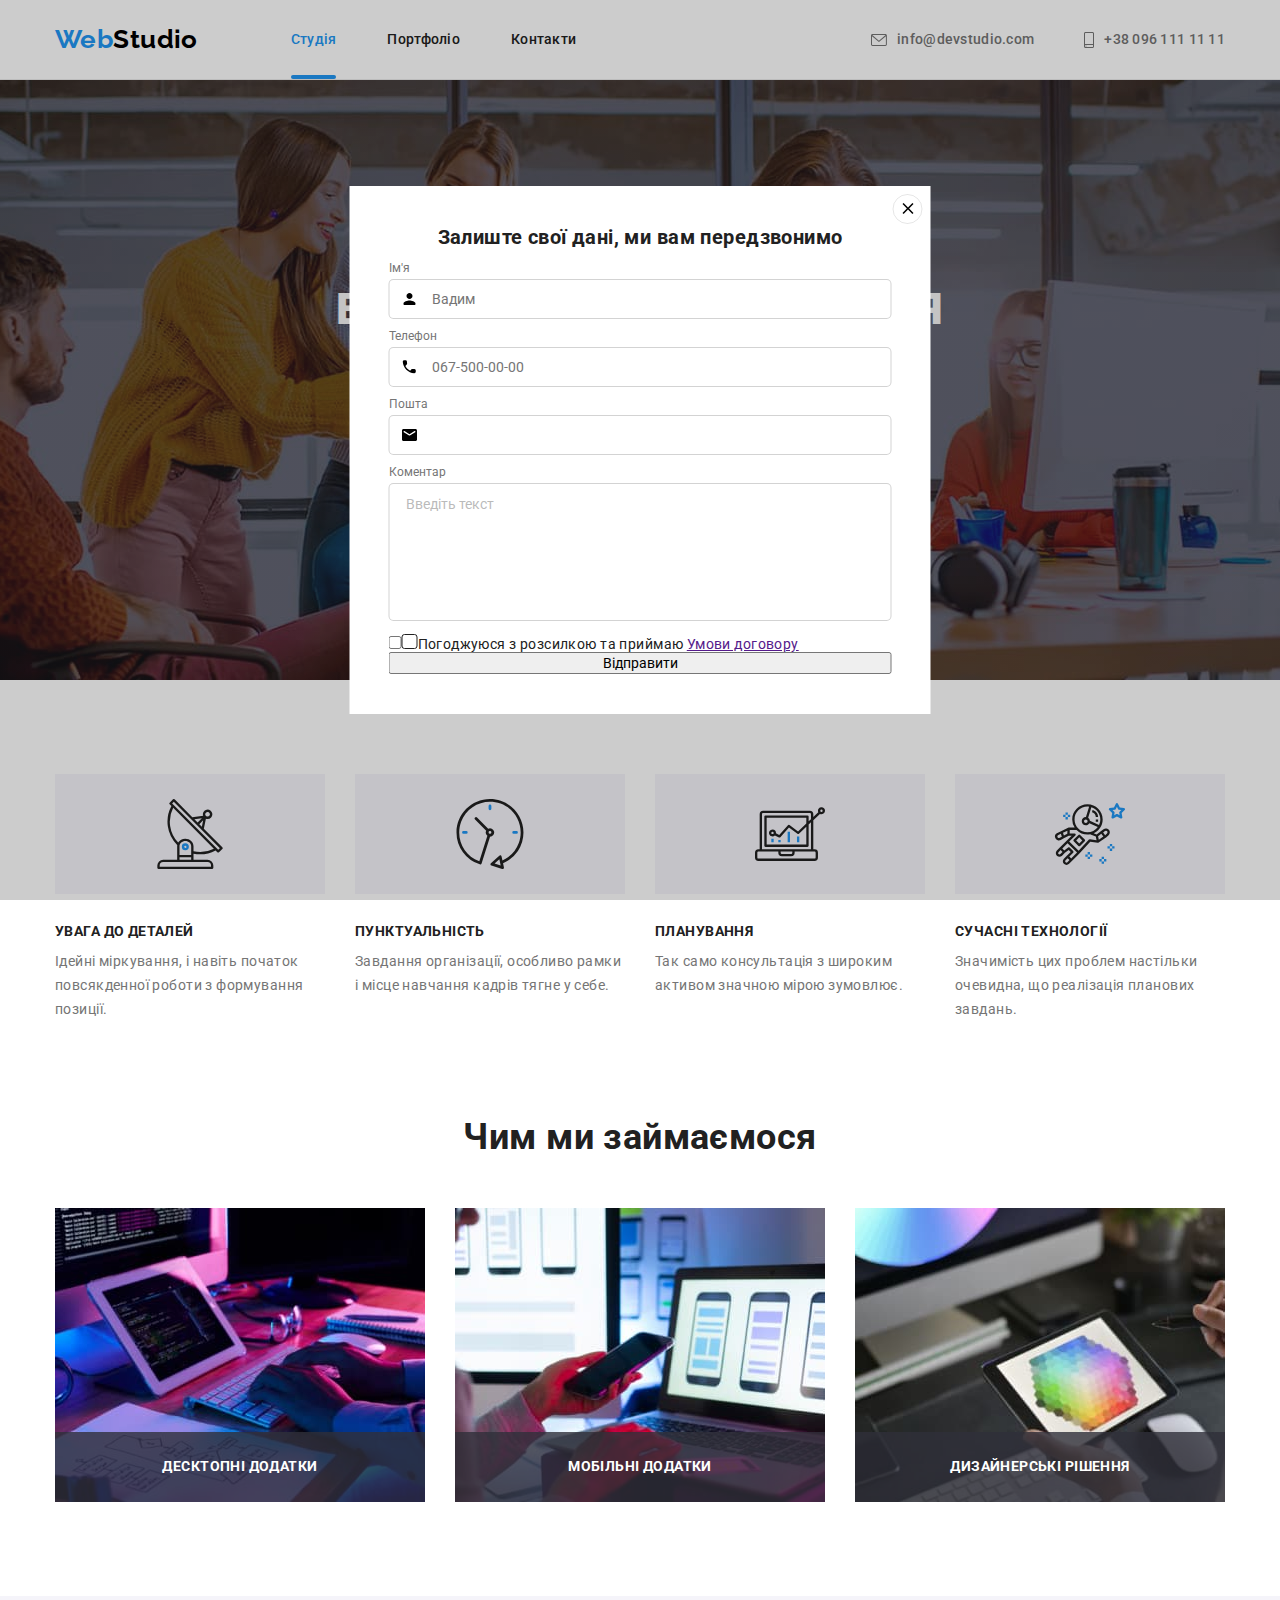
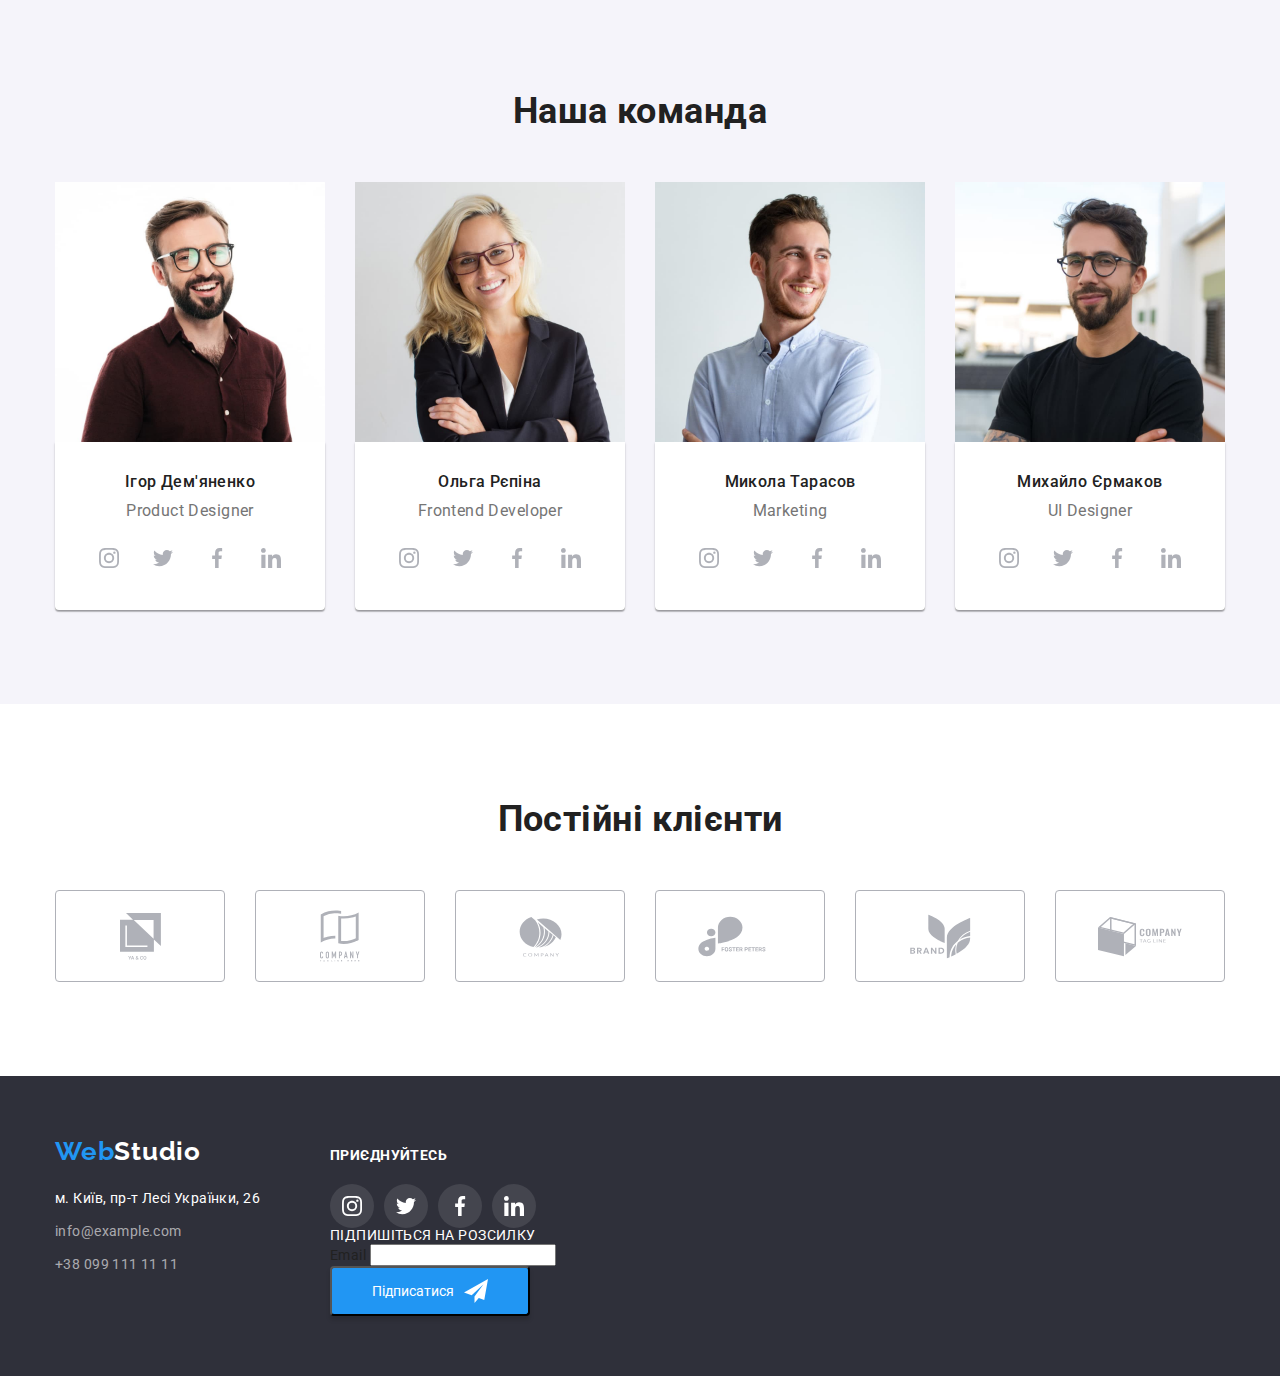
==== commit ab89903e: "hw 6" ====
--- a/index.html
+++ b/index.html
@@ -655,7 +655,7 @@
 
     <!-- кнопка закрити -->
 
-    <div class="backdrop is-hidden" data-modal>
+    <div class="backdrop" data-modal>
       <div class="modal">
         <button type="button" class="modal-close" data-modal-close>
           <svg
@@ -667,8 +667,81 @@
             <use href="./images/icons.svg#icon-close"></use>
           </svg>
         </button>
+        <p class="modal-form-title">Залиште свої дані, ми вам передзвонимо</p>
+        <form class="modal-form">
+          <label for="" class="modal-form-field">
+            <span class="modal-form-field-desc"> Ім'я</span>
+            <span class="modal-form-input-wrapper">
+              <input
+                type="text"
+                class="modal-form-input"
+                required
+                name="user-name"
+                placeholder="Вадим"
+              />
+              <svg class="modal-form-icon" width="18" height="18">
+                <use href="./images/icons.svg#icon-person-black"></use>
+              </svg>
+            </span>
+          </label>
+          <label for="" class="modal-form-field">
+            <span class="modal-form-field-desc"> Телефон</span>
+            <span class="modal-form-input-wrapper">
+              <input
+                type="tel"
+                class="modal-form-input"
+                required
+                pattern="[0-9]{3}-[0-9]{3}-[0-9]{2}-[0-9]{2}"
+                title="xxx-xxx-xx-xx"
+                name="user-phone"
+                placeholder="067-500-00-00"
+              />
+              <svg class="modal-form-icon" width="18" height="18">
+                <use href="./images/icons.svg#icon-phone-black"></use>
+              </svg>
+            </span>
+          </label>
+          <label for="" class="modal-form-field">
+            <span class="modal-form-field-desc"> Пошта</span>
+            <span class="modal-form-input-wrapper">
+              <input
+                <input
+                type="email"
+                class="modal-form-input"
+                name="user-email"
+              />
+              <svg class="modal-form-icon" width="18" height="18">
+                <use href="./images/icons.svg#icon-email-black"></use>
+              </svg>
+            </span>
+          </label>
+          <label for="" class="modal-form-field">
+            <span class="modal-form-field-desc"> Коментар</span>
+
+            <textarea
+              name="user-message"
+              class="modal-form-message"
+              placeholder="Введіть текст"
+            ></textarea>
+          </label>
+          <label class="madal-form-check-field">
+            <input
+              type="checkbox"
+              class="modal-form-check"
+              name="user-policy"
+              required
+            /><svg class="modal-form-own-checkbox" width="16" height="15">
+              <use
+                class="modal-form-own-checkbox-icon"
+                href="./images/icons.svg#icon-vector"
+              ></use></svg
+            >Погоджуюся з розсилкою та приймаю <a href="">Умови договору</a>
+          </label>
+          <button type="submit" class="modal-form-submit">Відправити</button>
+        </form>
       </div>
     </div>
+
     <script src="./js/modal.js"></script>
   </body>
 </html>
--- a/css/styles.css
+++ b/css/styles.css
@@ -730,6 +730,8 @@
   visibility: hidden;
 }
 
+/* Модальне вікно */
+
 .modal {
   position: absolute;
   top: 50%;
@@ -738,4 +740,92 @@
   height: 528px;
   width: 581px;
   background-color: rgba(255, 255, 255, 1);
-}
+  padding: 40px 39px;
+}
+
+/* Модальна форма */
+
+.modal-form-title {
+  font-weight: 700;
+  margin-bottom: 12px;
+  font-size: 20px;
+  line-height: 1.15;
+  text-align: center;
+  color: var(--secondary-text-color);
+}
+.modal-form {
+  display: flex;
+  flex-direction: column;
+}
+.modal-form-input {
+  width: 100%;
+  height: 40px;
+  border: 1px solid rgba(33, 33, 33, 0.2);
+  border-radius: 5px;
+  padding-left: 42px;
+  transition: border-color var(--o-transition-dur-and-funk);
+}
+.modal-form-field-desc {
+  font-size: 12px;
+  line-height: 1.17;
+  letter-spacing: 0.01em;
+  color: var(--link-color);
+  display: block;
+  margin-bottom: 4px;
+}
+.modal-form-field {
+  margin-bottom: 10px;
+}
+.modal-form-input-wrapper {
+  display: block;
+  position: relative;
+}
+.modal-form-icon {
+  position: absolute;
+  left: 12px;
+  top: 50%;
+  transform: translateY(-50%);
+  transition: fill var(--o-transition-dur-and-funk);
+}
+.modal-form-input:focus + .modal-form-icon {
+  fill: var(--accent-color);
+}
+.modal-form-input:focus {
+  border-color: var(--accent-color);
+  outline: none;
+}
+.modal-form-message {
+  width: 100%;
+  height: 138px;
+  border: 1px solid rgba(33, 33, 33, 0.2);
+  border-radius: 5px;
+  padding: 12px 16px;
+  resize: none;
+  transition: border-color var(--o-transition-dur-and-funk);
+}
+.modal-form-message:focus {
+  border-color: var(--accent-color);
+  outline: none;
+}
+.modal-form-message::placeholder {
+  color: rgba(117, 117, 117, 0.5);
+}
+.modal-form-own-checkbox {
+  border: 1px solid #212121;
+  border-radius: 3px;
+  cursor: pointer;
+  fill: var(--secondary-color);
+}
+.modal-form-own-checkbox-icon {
+  display: none;
+}
+.modal-form-check:checked + .modal-form-own-checkbox {
+  background-color: var(--accent-color);
+}
+.modal-form-check:checked
+  + .modal-form-own-checkbox
+  .modal-form-own-checkbox-icon {
+  display: block;
+}
+.modal-form-check:focus + .modal-form-own-checkbox {
+}
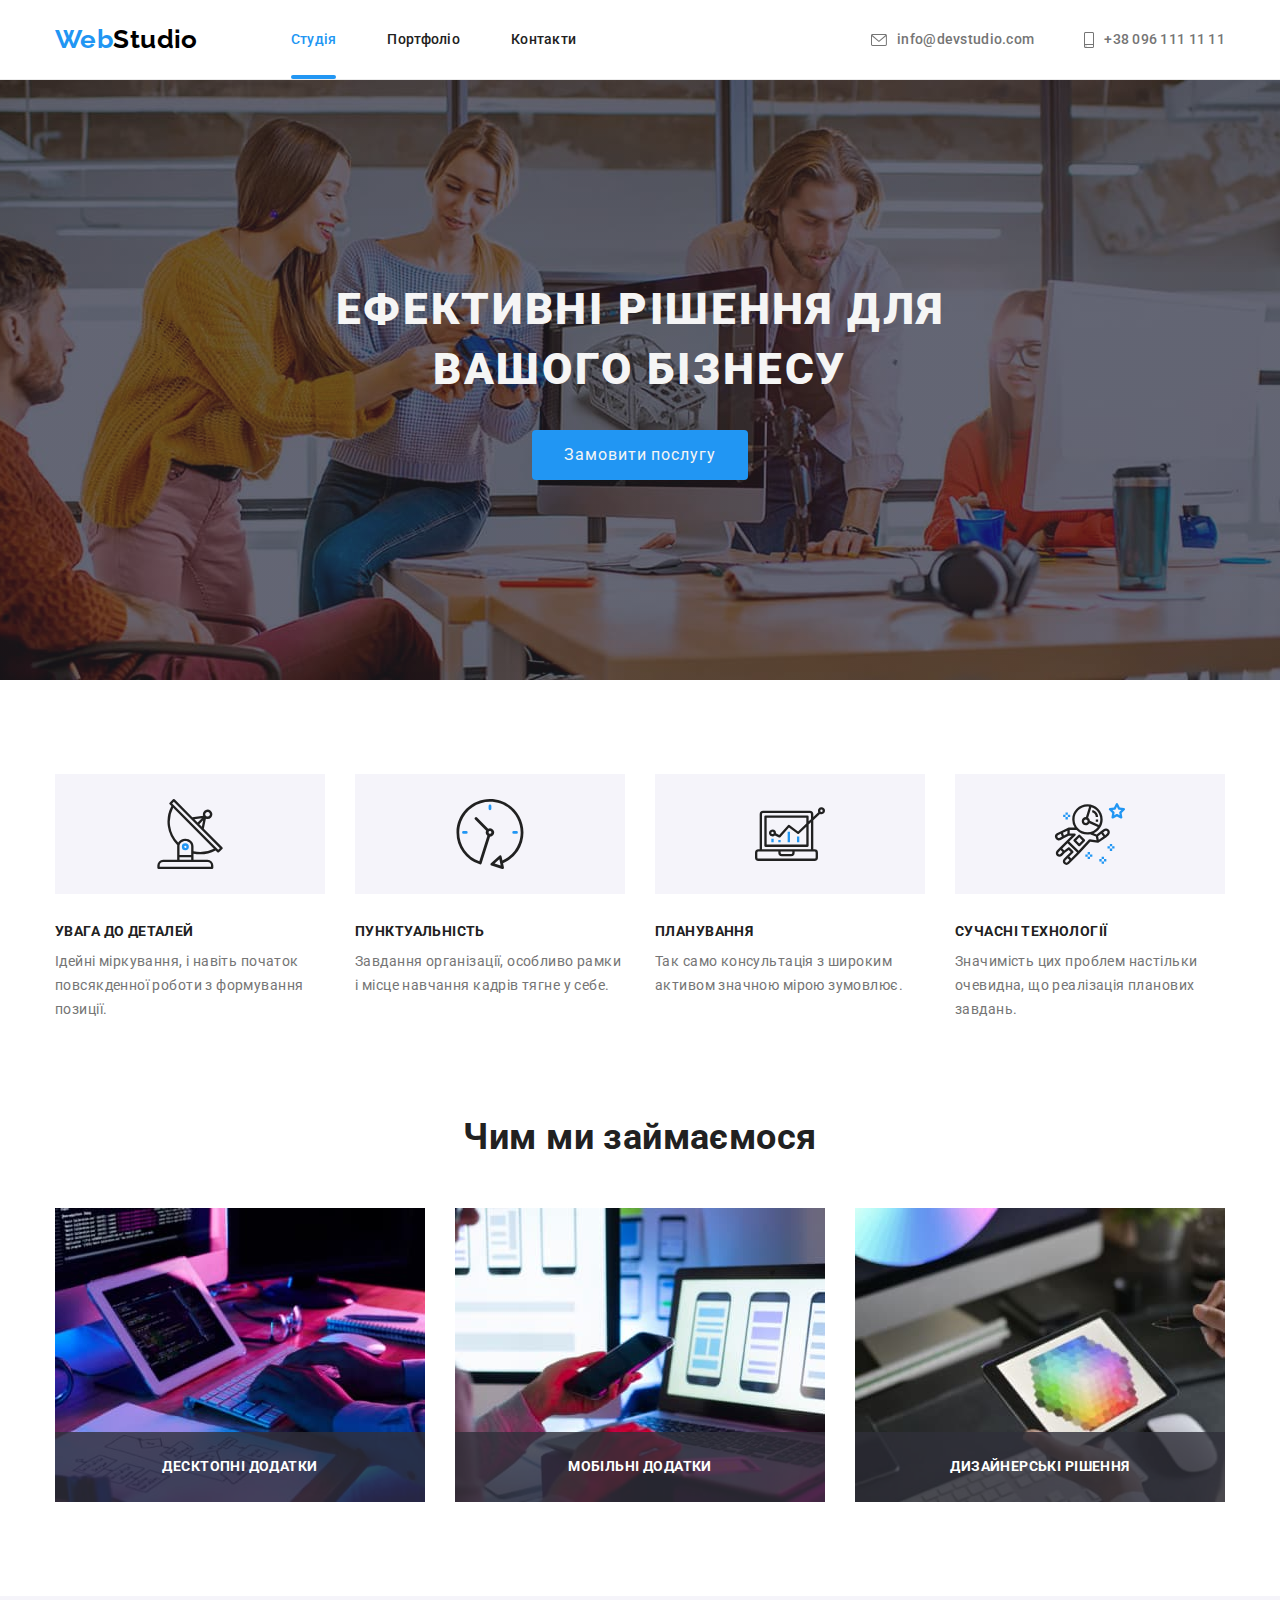
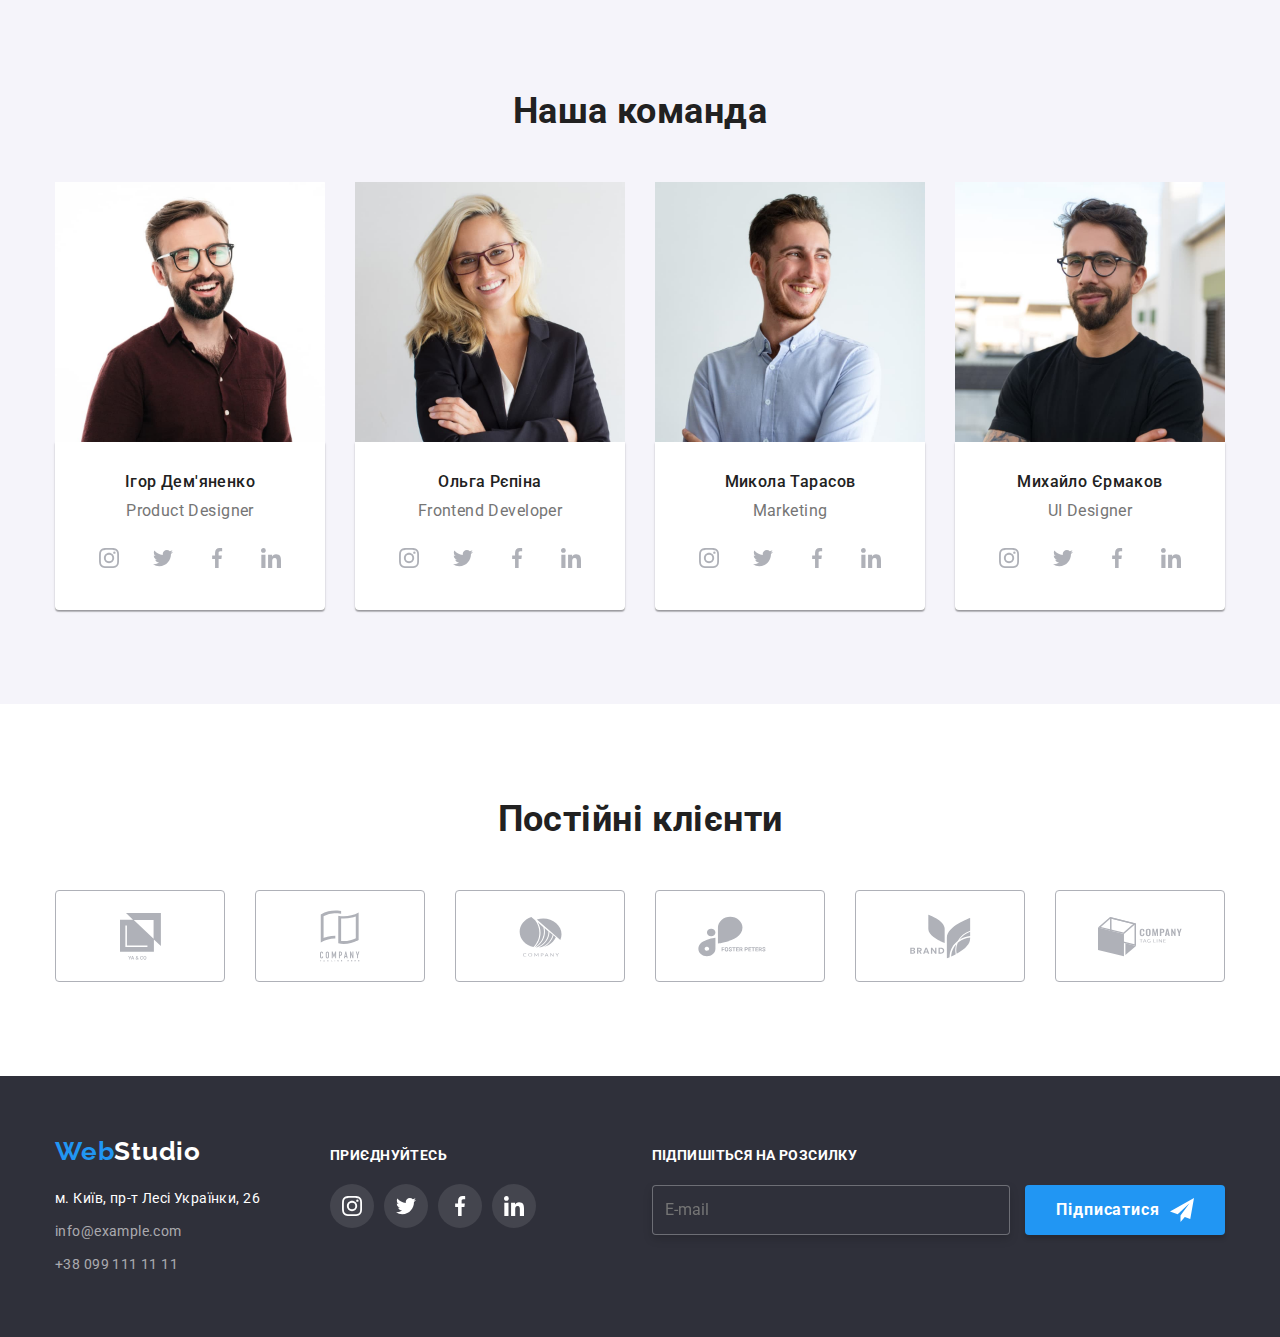
==== commit d0e9ffb7: "hw 6" ====
--- a/index.html
+++ b/index.html
@@ -633,29 +633,24 @@
               </a>
             </li>
           </ul>
-
+        </div>
+        <form class="footer-form">
           <p class="text-send">Підпишіться на розсилку</p>
-          <form>
-            <label>
-              Email
-              <input type="email" name="email" />
-            </label>
-          </form>
-          <div class="container-send">
-            <button class="btn-email" type="submit">
-              Підписатися
-              <svg class="icon-close" width="24" height="24">
-                <use href="./images/icons.svg#icon-send"></use>
-              </svg>
-            </button>
-          </div>
-        </div>
+          <input class="subcription-email type="email" name="e-mail"
+          placeholder="E-mail"required>
+          <button class="btn-email" type="submit">
+            Підписатися
+            <svg class="icon-close" width="24" height="24">
+              <use href="./images/icons.svg#icon-send"></use>
+            </svg>
+          </button>
+        </form>
       </div>
     </footer>
 
     <!-- кнопка закрити -->
 
-    <div class="backdrop" data-modal>
+    <div class="backdrop is-hidden" data-modal>
       <div class="modal">
         <button type="button" class="modal-close" data-modal-close>
           <svg
@@ -677,7 +672,6 @@
                 class="modal-form-input"
                 required
                 name="user-name"
-                placeholder="Вадим"
               />
               <svg class="modal-form-icon" width="18" height="18">
                 <use href="./images/icons.svg#icon-person-black"></use>
@@ -694,7 +688,6 @@
                 pattern="[0-9]{3}-[0-9]{3}-[0-9]{2}-[0-9]{2}"
                 title="xxx-xxx-xx-xx"
                 name="user-phone"
-                placeholder="067-500-00-00"
               />
               <svg class="modal-form-icon" width="18" height="18">
                 <use href="./images/icons.svg#icon-phone-black"></use>
@@ -724,7 +717,7 @@
               placeholder="Введіть текст"
             ></textarea>
           </label>
-          <label class="madal-form-check-field">
+          <label class="modal-form-check-field">
             <input
               type="checkbox"
               class="modal-form-check"
@@ -735,7 +728,9 @@
                 class="modal-form-own-checkbox-icon"
                 href="./images/icons.svg#icon-vector"
               ></use></svg
-            >Погоджуюся з розсилкою та приймаю <a href="">Умови договору</a>
+            >Погоджуюся з розсилкою та приймаю&nbsp;<a href=""
+              >Умови договору</a
+            >
           </label>
           <button type="submit" class="modal-form-submit">Відправити</button>
         </form>
--- a/css/styles.css
+++ b/css/styles.css
@@ -456,6 +456,7 @@
   display: flex;
   flex-direction: column;
   align-items: flex-start;
+  
 }
 
 .footer {
@@ -586,12 +587,51 @@
 }
 .text-send {
   color: var(--secondary-color);
-  line-height: 1.14;
-  letter-spacing: 0.03em;
-  text-transform: uppercase;
-}
-.container-send {
-  display: flex;
+ margin-bottom: 20px;
+    font-weight: 700;
+    font-size: 14px;
+    line-height: 1.33;
+    text-transform: uppercase;
+}
+.form-for-input {
+  display: flex;
+  margin-left: auto;
+}
+.footer-form {
+margin-left: auto;
+}
+.subcription-email {
+  display: inline-flex;
+    background-color: #2f303a;
+    margin-right: 12px;
+    padding-left: 12px;
+    width: 358px;
+    height: 50px;
+    border: 1px solid rgba(255, 255, 255, 0.3);
+    filter: drop-shadow(0px 4px 4px rgba(0, 0, 0, 0.15));
+    border-radius: 4px;
+    color: rgba(255, 255, 255, 0.6);
+    font-size: 16px;
+    line-height: 1.25;
+}
+.btn-email {
+  display: inline-flex;
+    width: 200px;
+    height: 50px;
+    margin-left: auto;
+    margin-right: auto;
+    background-color: var(--accent-color);
+    color: var(--secondary-color);
+    align-items: center;
+    justify-content: center;
+    letter-spacing: 0.06em;
+    font-weight: 700;
+    font-size: 16px;
+    line-height: 30px;
+    border-radius: 4px;
+    border: var(--accent-color);
+    cursor: pointer;
+    transition: background-color var(--transition-dur-and-func), box-shadow var(--transition-dur-and-func), border-radius var(--transition-dur-and-func);
 }
 
 /* Портфоліо */
@@ -712,7 +752,24 @@
   background-color: transparent;
   border: 1px solid rgba(0, 0, 0, 0.1);
   padding: 0;
-}
+  cursor: pointer;
+  transition: var(--o-transition-dur-and-funk);
+}
+
+.modal-close:hover
+.modal-close:hover {
+  border-color: var(--accent-color);
+}
+
+.close-icon {
+  transition: var(--o-transition-dur-and-funk);
+}
+
+.close-icon:hover {
+  fill: var(--accent-color);
+}
+
+
 .backdrop {
   position: fixed;
   top: 0;
@@ -737,8 +794,8 @@
   top: 50%;
   left: 50%;
   transform: translate(-50%, -50%);
-  height: 528px;
-  width: 581px;
+  height: 581px;
+  width: 528px;
   background-color: rgba(255, 255, 255, 1);
   padding: 40px 39px;
 }
@@ -753,10 +810,12 @@
   text-align: center;
   color: var(--secondary-text-color);
 }
+
 .modal-form {
   display: flex;
   flex-direction: column;
 }
+
 .modal-form-input {
   width: 100%;
   height: 40px;
@@ -765,7 +824,9 @@
   padding-left: 42px;
   transition: border-color var(--o-transition-dur-and-funk);
 }
+
 .modal-form-field-desc {
+  font-weight: 400;
   font-size: 12px;
   line-height: 1.17;
   letter-spacing: 0.01em;
@@ -773,13 +834,16 @@
   display: block;
   margin-bottom: 4px;
 }
+
 .modal-form-field {
   margin-bottom: 10px;
 }
+
 .modal-form-input-wrapper {
   display: block;
   position: relative;
 }
+
 .modal-form-icon {
   position: absolute;
   left: 12px;
@@ -787,13 +851,16 @@
   transform: translateY(-50%);
   transition: fill var(--o-transition-dur-and-funk);
 }
+
 .modal-form-input:focus + .modal-form-icon {
   fill: var(--accent-color);
 }
+
 .modal-form-input:focus {
   border-color: var(--accent-color);
   outline: none;
 }
+
 .modal-form-message {
   width: 100%;
   height: 138px;
@@ -803,29 +870,72 @@
   resize: none;
   transition: border-color var(--o-transition-dur-and-funk);
 }
+
 .modal-form-message:focus {
   border-color: var(--accent-color);
   outline: none;
 }
+
 .modal-form-message::placeholder {
   color: rgba(117, 117, 117, 0.5);
 }
+
+.modal-form-check-field {
+display: flex;
+ align-items: center;
+ margin-bottom: 30px;
+font-weight: 400;
+line-height: 1.71;
+color: var(--text-color);
+}
+
 .modal-form-own-checkbox {
   border: 1px solid #212121;
   border-radius: 3px;
   cursor: pointer;
   fill: var(--secondary-color);
-}
+  margin-right: 8px;
+}
+
 .modal-form-own-checkbox-icon {
   display: none;
 }
+
 .modal-form-check:checked + .modal-form-own-checkbox {
   background-color: var(--accent-color);
 }
+
 .modal-form-check:checked
   + .modal-form-own-checkbox
   .modal-form-own-checkbox-icon {
   display: block;
 }
-.modal-form-check:focus + .modal-form-own-checkbox {
-}
+
+.modal-form-check {
+  appearance: none;
+  position: absolute;
+}
+
+.modal-form-submit {
+  color: var(--primary-text-color);
+  align-self: center;
+  background-color: var(--accent-color);
+  font-family: inherit;
+  font-size: 16px;
+  cursor: pointer;
+  letter-spacing: 0.06em;
+  padding: 10px 32px;
+  min-width: 200px;
+  align-items: center;
+  border: none;
+  height: 50px;
+  border-radius: 4px;
+  transition: background-color var(--o-transition-dur-and-funk);
+  outline: none;
+}
+
+.modal-form-submit:hover,
+.modal-form-submit:focus {
+  background-color: var(--button-color);
+}
+}
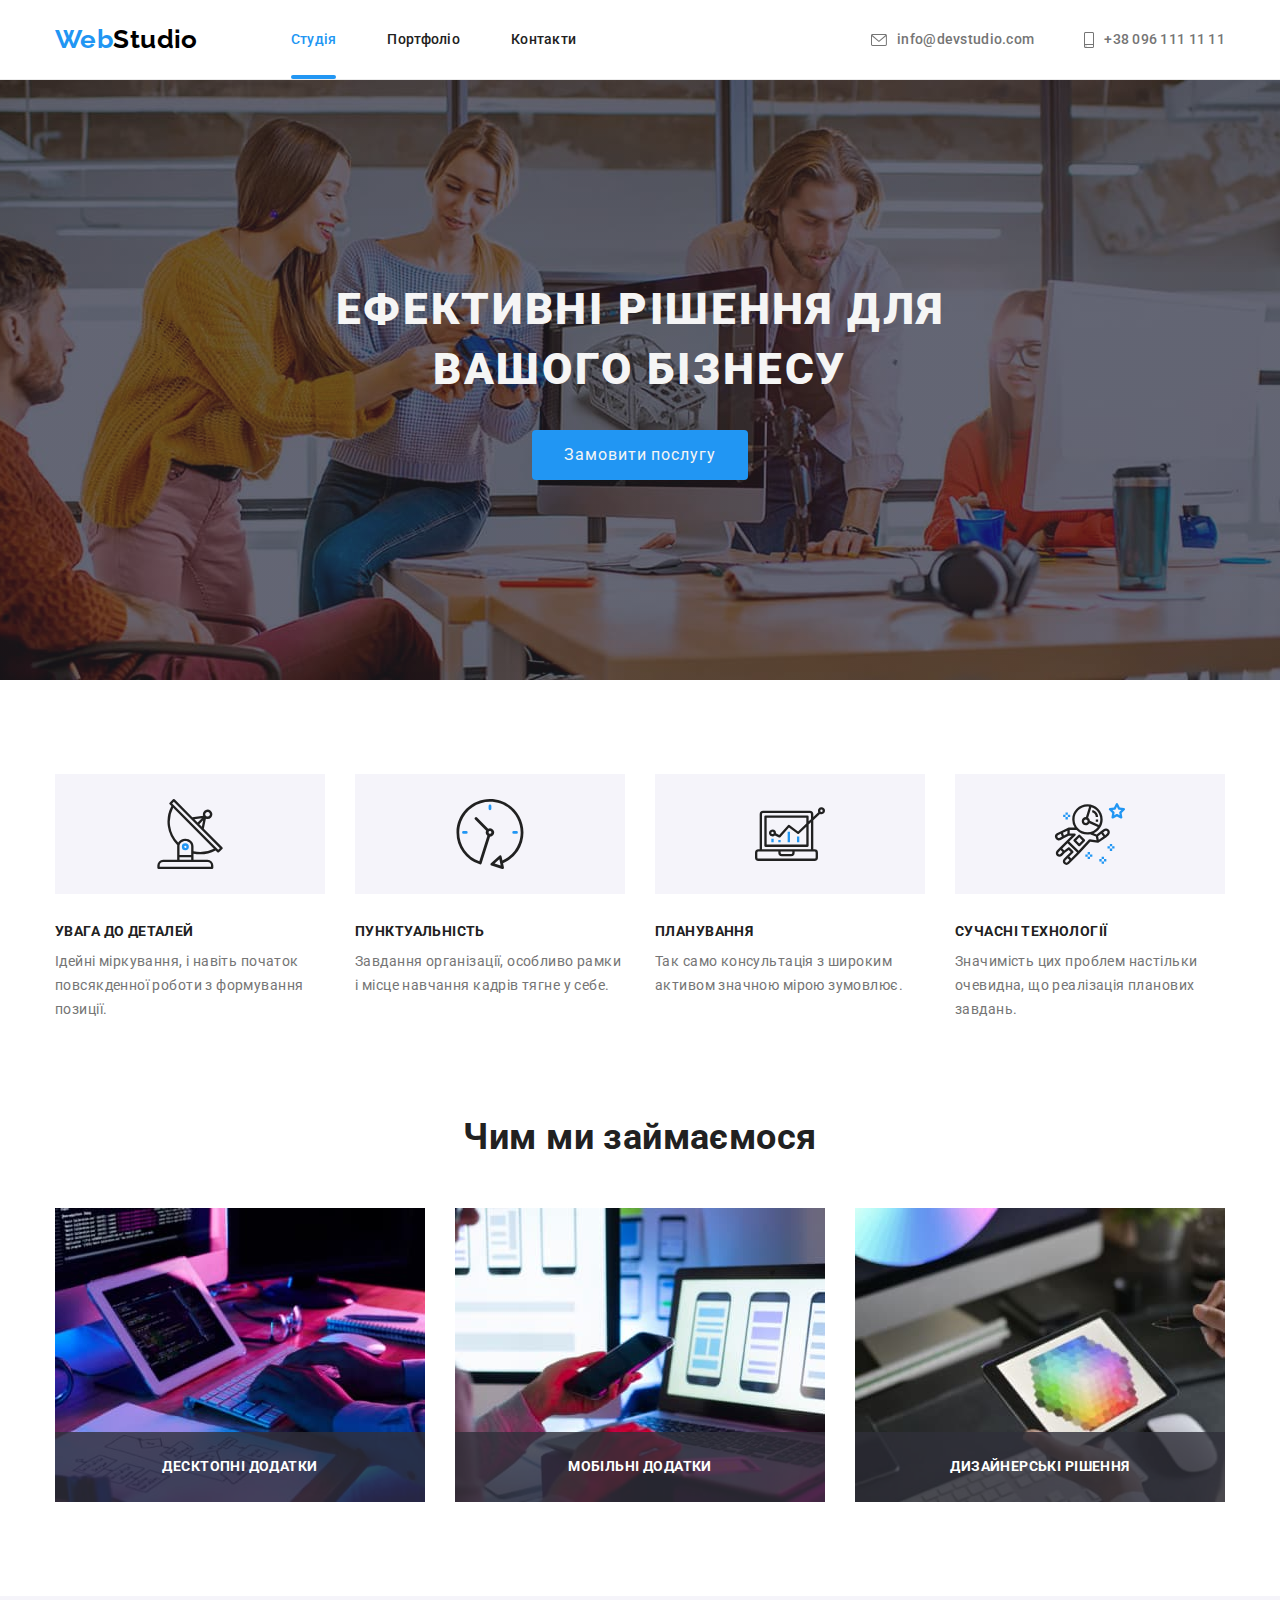
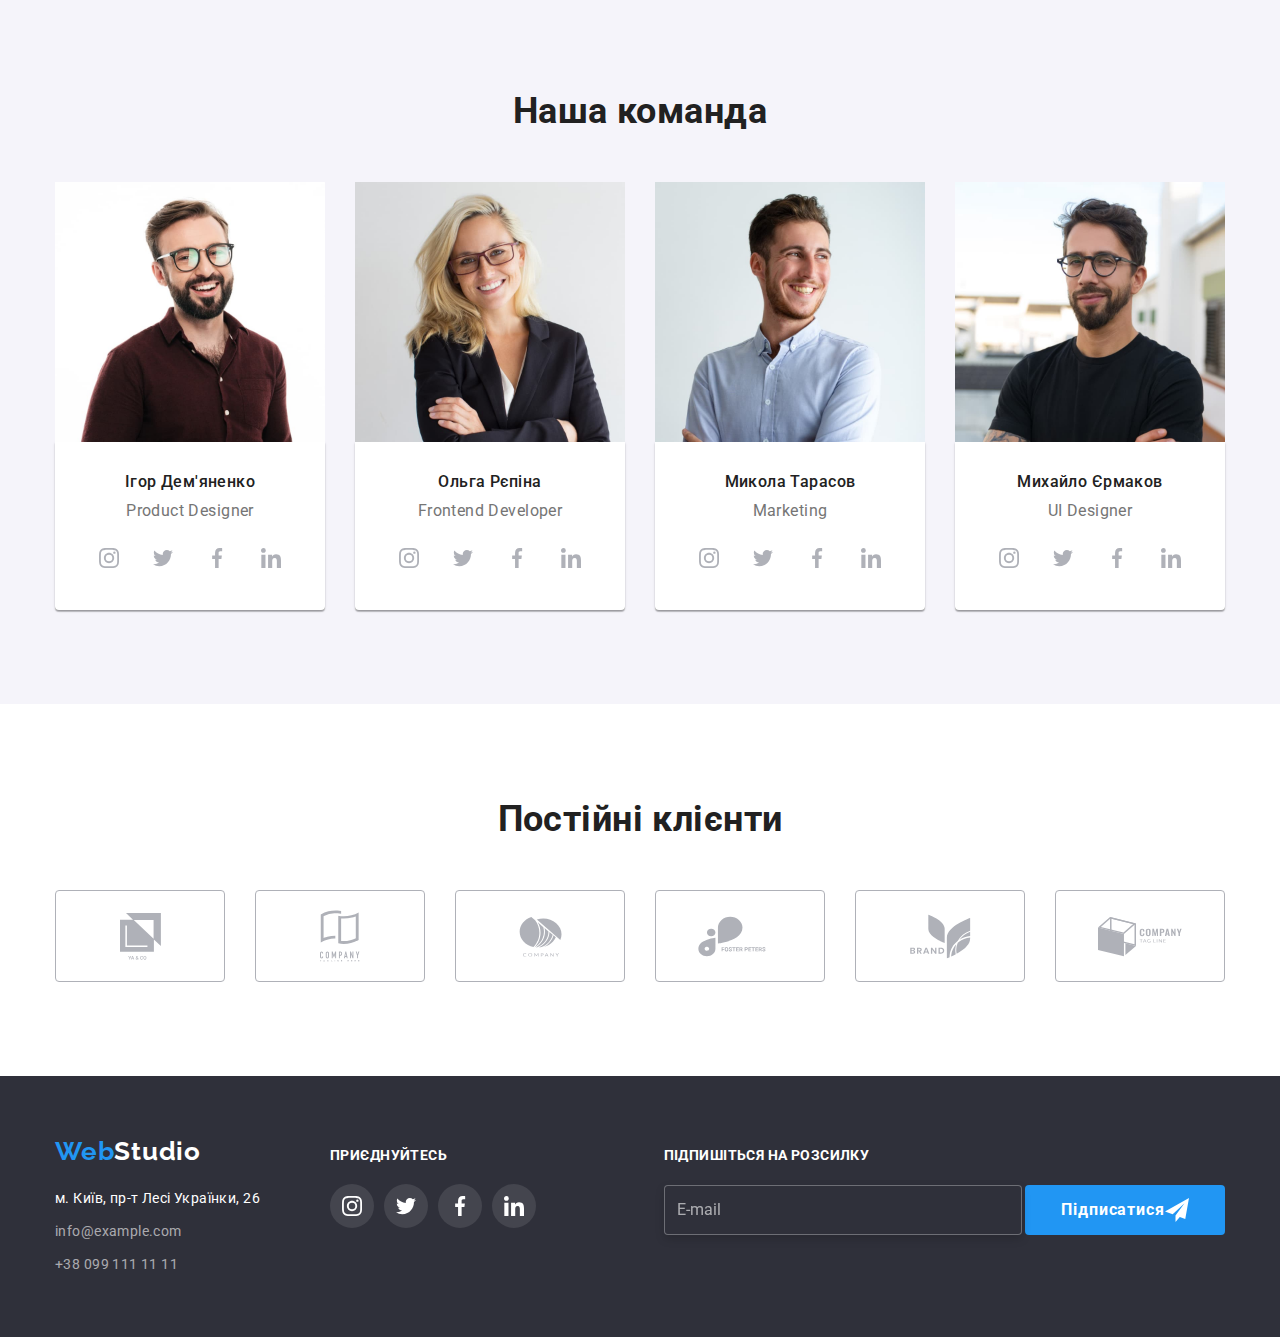
==== commit 7f190338: "hw 6" ====
--- a/index.html
+++ b/index.html
@@ -636,8 +636,11 @@
         </div>
         <form class="footer-form">
           <p class="text-send">Підпишіться на розсилку</p>
-          <input class="subcription-email type="email" name="e-mail"
-          placeholder="E-mail"required>
+          <input class="subcription-email" type="email" 
+          name="e-mail"
+          placeholder="E-mail"
+          required
+          />
           <button class="btn-email" type="submit">
             Підписатися
             <svg class="icon-close" width="24" height="24">
@@ -698,7 +701,6 @@
             <span class="modal-form-field-desc"> Пошта</span>
             <span class="modal-form-input-wrapper">
               <input
-                <input
                 type="email"
                 class="modal-form-input"
                 name="user-email"
@@ -708,7 +710,7 @@
               </svg>
             </span>
           </label>
-          <label for="" class="modal-form-field">
+          <label for="" class="modal-form-field-message">
             <span class="modal-form-field-desc"> Коментар</span>
 
             <textarea
@@ -728,7 +730,7 @@
                 class="modal-form-own-checkbox-icon"
                 href="./images/icons.svg#icon-vector"
               ></use></svg
-            >Погоджуюся з розсилкою та приймаю&nbsp;<a href=""
+            >Погоджуюся з розсилкою та приймаю&nbsp;<a href="" class="policy-link"
               >Умови договору</a
             >
           </label>
--- a/css/styles.css
+++ b/css/styles.css
@@ -568,20 +568,7 @@
   font-weight: 700;
 }
 
-.btn-email {
-  display: flex;
-  justify-content: center;
-  right: 0;
-  width: 200px;
-  height: 50px;
-  background-color: var(--accent-color);
-  box-shadow: 0px 4px 4px rgba(0, 0, 0, 0.15);
-  border-radius: 4px;
-  color: var(--secondary-color);
-  align-items: center;
-  cursor: pointer;
-  gap: 10px;
-}
+
 .icon-close {
   padding: 0;
 }
@@ -603,16 +590,22 @@
 .subcription-email {
   display: inline-flex;
     background-color: #2f303a;
-    margin-right: 12px;
-    padding-left: 12px;
+   padding: 12px;
     width: 358px;
     height: 50px;
     border: 1px solid rgba(255, 255, 255, 0.3);
     filter: drop-shadow(0px 4px 4px rgba(0, 0, 0, 0.15));
     border-radius: 4px;
-    color: rgba(255, 255, 255, 0.6);
+    color: var(--secondary-color);
     font-size: 16px;
     line-height: 1.25;
+}
+.subcription-email:focus {
+  border-color: var(--accent-color);
+  outline: none;
+}
+.subcription-email::placeholder {
+  color: rgba(255, 255, 255, 0.6);
 }
 .btn-email {
   display: inline-flex;
@@ -631,7 +624,11 @@
     border-radius: 4px;
     border: var(--accent-color);
     cursor: pointer;
-    transition: background-color var(--transition-dur-and-func), box-shadow var(--transition-dur-and-func), border-radius var(--transition-dur-and-func);
+    transition: var(--o-transition-dur-and-funk);
+}
+.btn-email:focus,
+.btn-email:hover {
+background-color: var(--button-color);
 }
 
 /* Портфоліо */
@@ -756,18 +753,24 @@
   transition: var(--o-transition-dur-and-funk);
 }
 
-.modal-close:hover
-.modal-close:hover {
+
+.modal-close:focus {
+  outline: none;
   border-color: var(--accent-color);
 }
-
+.modal-close:focus .close-icon {
+  fill: var(--accent-color);
+}
 .close-icon {
   transition: var(--o-transition-dur-and-funk);
 }
 
-.close-icon:hover {
+.close-icon:hover,
+.close-icon:focus
+ {
   fill: var(--accent-color);
 }
+
 
 
 .backdrop {
@@ -794,7 +797,6 @@
   top: 50%;
   left: 50%;
   transform: translate(-50%, -50%);
-  height: 581px;
   width: 528px;
   background-color: rgba(255, 255, 255, 1);
   padding: 40px 39px;
@@ -826,7 +828,6 @@
 }
 
 .modal-form-field-desc {
-  font-weight: 400;
   font-size: 12px;
   line-height: 1.17;
   letter-spacing: 0.01em;
@@ -838,6 +839,9 @@
 .modal-form-field {
   margin-bottom: 10px;
 }
+.modal-form-field-message {
+  margin-bottom: 20px;
+}
 
 .modal-form-input-wrapper {
   display: block;
@@ -862,8 +866,9 @@
 }
 
 .modal-form-message {
+  display: block;
   width: 100%;
-  height: 138px;
+  height: 120px;
   border: 1px solid rgba(33, 33, 33, 0.2);
   border-radius: 5px;
   padding: 12px 16px;
@@ -876,15 +881,16 @@
   outline: none;
 }
 
+
 .modal-form-message::placeholder {
   color: rgba(117, 117, 117, 0.5);
 }
 
 .modal-form-check-field {
 display: flex;
+justify-content: center;
  align-items: center;
  margin-bottom: 30px;
-font-weight: 400;
 line-height: 1.71;
 color: var(--text-color);
 }
@@ -896,6 +902,11 @@
   fill: var(--secondary-color);
   margin-right: 8px;
 }
+.modal-form-check:focus + .modal-form-own-checkbox
+ {
+border-color: var(--accent-color);
+  outline: none;
+}
 
 .modal-form-own-checkbox-icon {
   display: none;
@@ -903,6 +914,14 @@
 
 .modal-form-check:checked + .modal-form-own-checkbox {
   background-color: var(--accent-color);
+}
+.policy-link {
+  color: var(--accent-color);
+  transition: var(--o-transition-dur-and-funk);
+}
+.policy-link:hover,
+.policy-link:focus {
+  color: var(--accent-color);
 }
 
 .modal-form-check:checked
@@ -938,4 +957,4 @@
 .modal-form-submit:focus {
   background-color: var(--button-color);
 }
-}
+
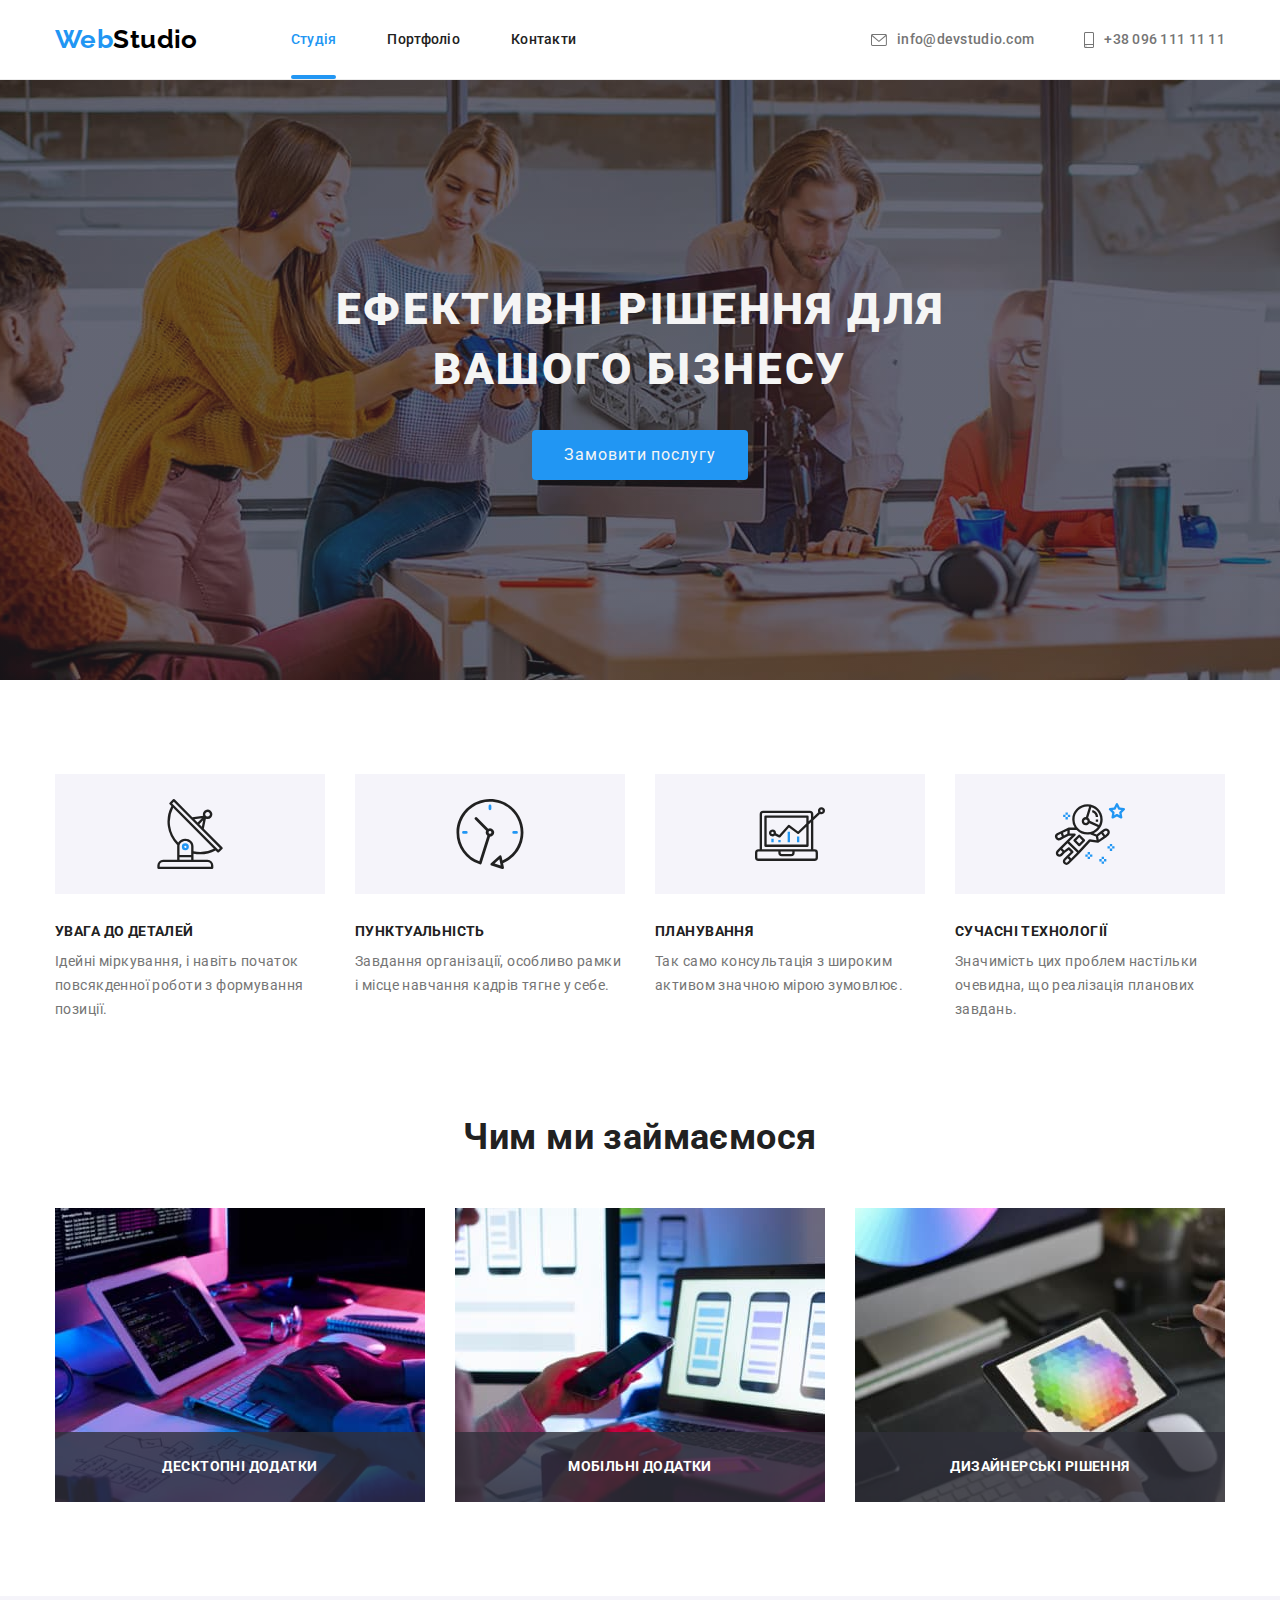
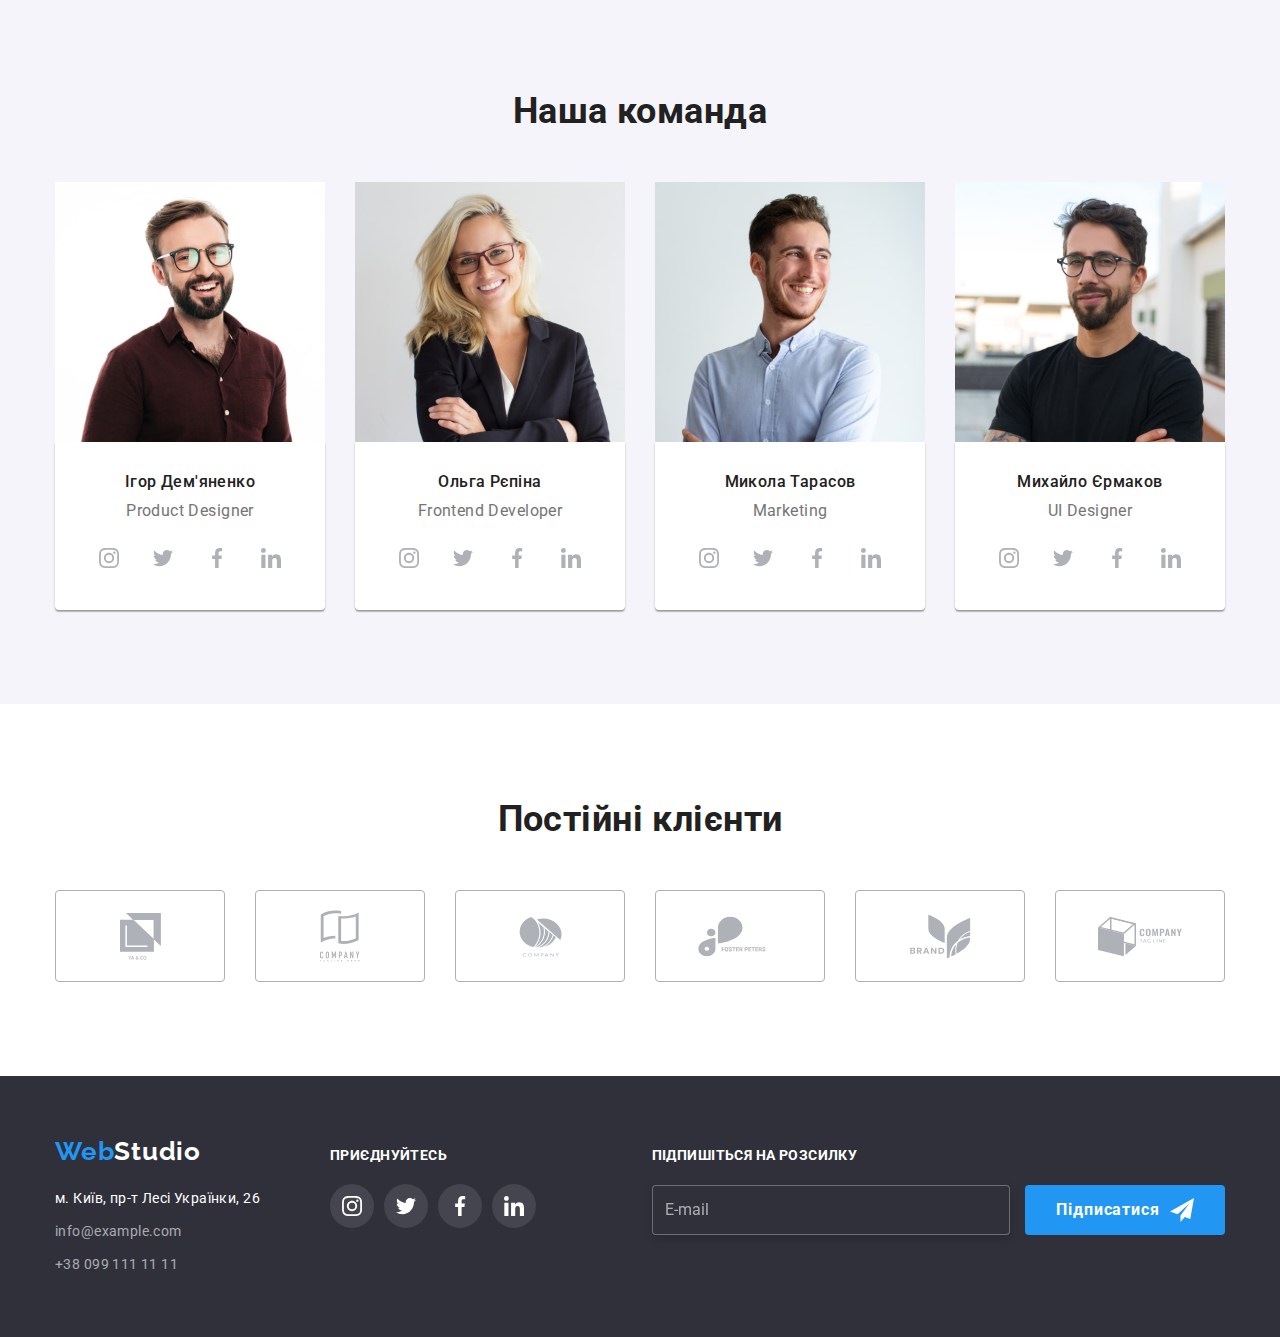
==== commit 46811c95: "hw-6" ====
--- a/index.html
+++ b/index.html
@@ -643,7 +643,7 @@
           />
           <button class="btn-email" type="submit">
             Підписатися
-            <svg class="icon-close" width="24" height="24">
+            <svg class="icon-send" width="24" height="24">
               <use href="./images/icons.svg#icon-send"></use>
             </svg>
           </button>
--- a/css/styles.css
+++ b/css/styles.css
@@ -590,7 +590,8 @@
 .subcription-email {
   display: inline-flex;
     background-color: #2f303a;
-   padding: 12px;
+   padding-left: 12px;
+  margin-right: 12px;
     width: 358px;
     height: 50px;
     border: 1px solid rgba(255, 255, 255, 0.3);
@@ -610,9 +611,9 @@
 .btn-email {
   display: inline-flex;
     width: 200px;
-    height: 50px;
     margin-left: auto;
     margin-right: auto;
+    height: 50px;
     background-color: var(--accent-color);
     color: var(--secondary-color);
     align-items: center;
@@ -626,6 +627,10 @@
     cursor: pointer;
     transition: var(--o-transition-dur-and-funk);
 }
+.icon-send {
+  margin-left: 10px;
+}
+
 .btn-email:focus,
 .btn-email:hover {
 background-color: var(--button-color);
